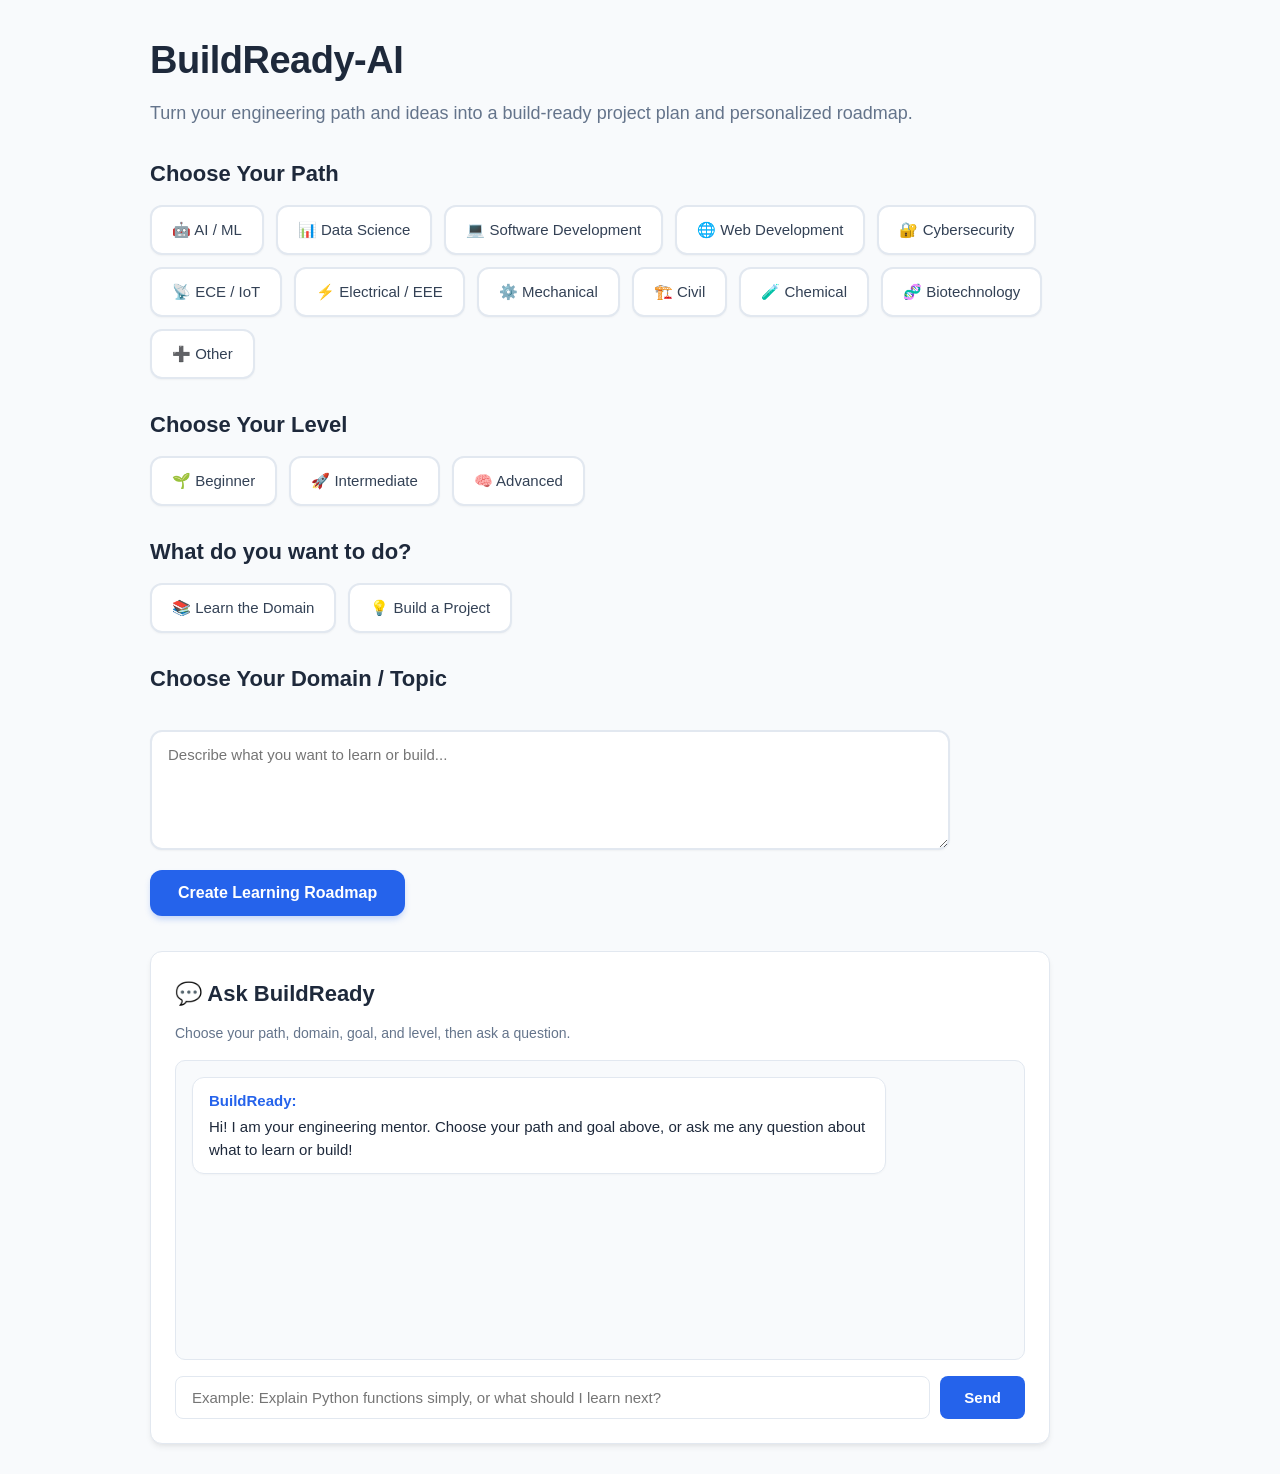
==== frontend/index.html @ bacbc7c5 "buildai" ====
<!DOCTYPE html>
<html lang="en">
<head>
    <meta charset="UTF-8">
    <meta name="viewport" content="width=device-width, initial-scale=1.0">
    <title>BuildReady-AI</title>
    <link rel="stylesheet" href="style.css">
</head>
<body>
<div class="main-container">
    <h1>BuildReady-AI</h1>
    <p class="subtitle">Turn your engineering path and ideas into a build-ready project plan and personalized roadmap.</p>

    <h2>Choose Your Path</h2>
    <div class="path-container">
        <button class="path-card" data-path="AI / ML">
            🤖 AI / ML
        </button>
        <button class="path-card" data-path="Data Science">
            📊 Data Science
        </button>
        <button class="path-card" data-path="Software Development">
            💻 Software Development
        </button>
        <button class="path-card" data-path="Web Development">
            🌐 Web Development
        </button>
        <button class="path-card" data-path="Cybersecurity">
            🔐 Cybersecurity
        </button>
        <button class="path-card" data-path="ECE / IoT">
            📡 ECE / IoT
        </button>
        <button class="path-card" data-path="Electrical / EEE">
            ⚡ Electrical / EEE
        </button>
        <button class="path-card" data-path="Mechanical">
            ⚙️ Mechanical
        </button>
        <button class="path-card" data-path="Civil">
            🏗️ Civil
        </button>
        <button class="path-card" data-path="Chemical">
            🧪 Chemical
        </button>
        <button class="path-card" data-path="Biotechnology">
            🧬 Biotechnology
        </button>
        <button class="path-card" data-path="Other">
            ➕ Other
        </button>
    </div>

    <h2>Choose Your Level</h2>
    <div class="level-container">
        <button class="level-card" data-level="Beginner">
            🌱 Beginner
        </button>
        <button class="level-card" data-level="Intermediate">
            🚀 Intermediate
        </button>
        <button class="level-card" data-level="Advanced">
            🧠 Advanced
        </button>
    </div>

    <h2>What do you want to do?</h2>
    <div class="goal-container">
        <button class="goal-card" data-goal="Learn the Domain">
            📚 Learn the Domain
        </button>
        <button class="goal-card" data-goal="Build a Project">
            💡 Build a Project
        </button>
    </div>

    <h2>Choose Your Domain / Topic</h2>
    <div id="domainContainer" class="domain-container">
        <!-- Domains will appear dynamically based on selected path -->
    </div>

    <div id="otherPathSection" hidden>
        <h3>What field or topic do you want to learn?</h3>
        <input
            id="otherPathInput"
            type="text"
            placeholder="Example: Aerospace, Robotics Hardware, Financial Engineering, UI/UX"
        >
    </div>

    <textarea
        id="projectIdea"
        placeholder="Describe what you want to learn or build..."
    ></textarea>

    <div class="button-row">
        <button id="buildBtn" type="button">Create Learning Roadmap</button>
        <button id="clearSavedPlanBtn" type="button" hidden>Clear Saved Plan</button>
    </div>

    <div id="result"></div>

    <section class="chatbot-section">
        <h2>💬 Ask BuildReady</h2>
        <p id="chatContext">
            Choose your path, domain, goal, and level, then ask a question.
        </p>

        <div id="chatMessages" class="chat-messages">
            <div class="chat-message bot-message">
                <strong>BuildReady:</strong>
                Hi! I am your engineering mentor. Choose your path and goal above, or ask me any question about what to learn or build!
            </div>
        </div>

        <div class="chat-input-row">
            <input
                id="chatInput"
                type="text"
                placeholder="Example: Explain Python functions simply, or what should I learn next?"
            >
            <button id="chatSendBtn" type="button">
                Send
            </button>
        </div>
    </section>
</div>

<script src="script.js"></script>
</body>
</html>
---- frontend/style.css ----
:root {
    --primary: #2563eb;
    --primary-dark: #1d4ed8;
    --primary-light: #eff6ff;
    --primary-border: #bfdbfe;
    --bg: #f8fafc;
    --card-bg: #ffffff;
    --text-main: #0f172a;
    --text-muted: #64748b;
    --border: #e2e8f0;
    --success: #10b981;
    --warning: #f59e0b;
    --danger: #ef4444;
    --radius: 12px;
    --shadow: 0 4px 6px -1px rgba(0, 0, 0, 0.07), 0 2px 4px -2px rgba(0, 0, 0, 0.05);
    --shadow-md: 0 10px 15px -3px rgba(0, 0, 0, 0.08), 0 4px 6px -4px rgba(0, 0, 0, 0.04);
}

* {
    box-sizing: border-box;
}

body {
    font-family: -apple-system, BlinkMacSystemFont, "Segoe UI", Roboto, Helvetica, Arial, sans-serif;
    margin: 0;
    padding: 30px 20px;
    background: var(--bg);
    color: var(--text-main);
    line-height: 1.6;
}

.main-container {
    max-width: 980px;
    margin: 0 auto;
}

h1 {
    font-size: 38px;
    font-weight: 800;
    margin: 0 0 8px 0;
    color: #1e293b;
    letter-spacing: -0.5px;
}

h2 {
    font-size: 22px;
    font-weight: 700;
    margin: 28px 0 14px 0;
    color: #1e293b;
}

h3 {
    font-size: 18px;
    font-weight: 600;
    margin: 0 0 10px 0;
    color: #334155;
}

.subtitle {
    font-size: 18px;
    color: var(--text-muted);
    margin: 0 0 25px 0;
}

/* Card Selection Groups */
.path-container,
.level-container,
.goal-container,
.domain-container {
    display: flex;
    flex-wrap: wrap;
    gap: 12px;
    margin: 12px 0 20px 0;
}

.path-card,
.level-card,
.goal-card,
.domain-card {
    padding: 14px 20px;
    border: 2px solid var(--border);
    border-radius: var(--radius);
    background: var(--card-bg);
    font-size: 15px;
    font-weight: 500;
    color: #334155;
    cursor: pointer;
    transition: all 0.2s ease;
    box-shadow: 0 1px 2px rgba(0,0,0,0.04);
}

.path-card:hover,
.level-card:hover,
.goal-card:hover,
.domain-card:hover {
    border-color: #cbd5e1;
    transform: translateY(-1px);
    box-shadow: 0 3px 6px rgba(0,0,0,0.06);
}

.path-card.selected,
.level-card.selected,
.goal-card.selected,
.domain-card.selected {
    background: var(--primary-light);
    border-color: var(--primary);
    color: var(--primary-dark);
    font-weight: 700;
    box-shadow: 0 0 0 1px var(--primary);
}

/* Other path custom input */
#otherPathSection {
    background: var(--card-bg);
    border: 1px solid var(--border);
    border-radius: var(--radius);
    padding: 16px 20px;
    margin: 16px 0;
    max-width: 650px;
    box-shadow: var(--shadow);
}

#otherPathInput {
    width: 100%;
    padding: 12px 14px;
    font-size: 15px;
    border: 1px solid var(--border);
    border-radius: 8px;
    outline: none;
    transition: border-color 0.2s;
}

#otherPathInput:focus {
    border-color: var(--primary);
}

/* User Idea Input */
textarea#projectIdea {
    display: block;
    width: 100%;
    max-width: 800px;
    min-height: 120px;
    margin: 16px 0 20px 0;
    padding: 14px 16px;
    font-size: 15px;
    font-family: inherit;
    border: 2px solid var(--border);
    border-radius: var(--radius);
    background: var(--card-bg);
    color: var(--text-main);
    resize: vertical;
    box-shadow: 0 1px 2px rgba(0,0,0,0.04);
    outline: none;
    transition: border-color 0.2s;
}

textarea#projectIdea:focus {
    border-color: var(--primary);
}

/* Action Buttons */
.button-row {
    display: flex;
    gap: 12px;
    align-items: center;
    margin-bottom: 25px;
}

button#buildBtn {
    padding: 14px 28px;
    font-size: 16px;
    font-weight: 600;
    border: none;
    border-radius: var(--radius);
    background: var(--primary);
    color: white;
    cursor: pointer;
    transition: background-color 0.2s, transform 0.1s;
    box-shadow: 0 4px 6px -1px rgba(37, 99, 235, 0.25);
}

button#buildBtn:hover {
    background: var(--primary-dark);
}

button#buildBtn:active {
    transform: scale(0.98);
}

button#buildBtn:disabled {
    background: #94a3b8;
    cursor: not-allowed;
    transform: none;
    box-shadow: none;
}

button#clearSavedPlanBtn {
    padding: 12px 20px;
    font-size: 14px;
    font-weight: 500;
    border: 1px solid var(--border);
    border-radius: var(--radius);
    background: white;
    color: #64748b;
    cursor: pointer;
    transition: all 0.2s;
}

button#clearSavedPlanBtn:hover {
    border-color: #cbd5e1;
    color: var(--danger);
}

/* Result Section */
#result {
    margin-top: 30px;
    max-width: 900px;
}

.plan-wrapper {
    background: var(--card-bg);
    border: 1px solid var(--border);
    border-radius: var(--radius);
    padding: 28px;
    box-shadow: var(--shadow-md);
    margin-bottom: 30px;
}

.plan-header {
    border-bottom: 1px solid var(--border);
    padding-bottom: 18px;
    margin-bottom: 20px;
}

.plan-header h2 {
    margin: 0 0 10px 0;
    color: #1e293b;
    font-size: 26px;
}

.badge-row {
    display: flex;
    flex-wrap: wrap;
    gap: 8px;
    margin: 12px 0;
}

.badge {
    display: inline-block;
    padding: 4px 12px;
    font-size: 13px;
    font-weight: 600;
    border-radius: 20px;
    background: #f1f5f9;
    color: #475569;
}

.badge-primary {
    background: var(--primary-light);
    color: var(--primary-dark);
}

.badge-success {
    background: #ecfdf5;
    color: #065f46;
}

.badge-warning {
    background: #fffbeb;
    color: #92400e;
}

/* Progress Section */
.progress-card {
    background: #f8fafc;
    border: 1px solid var(--border);
    border-radius: var(--radius);
    padding: 20px;
    margin: 20px 0 25px 0;
    display: flex;
    flex-wrap: wrap;
    align-items: center;
    justify-content: space-between;
    gap: 20px;
}

.progress-info {
    flex: 1;
    min-width: 250px;
}

.progress-bar {
    width: 100%;
    height: 12px;
    background: #e2e8f0;
    border-radius: 6px;
    overflow: hidden;
    margin: 10px 0;
}

.progress-fill {
    height: 100%;
    background: linear-gradient(90deg, #3b82f6, #2563eb);
    transition: width 0.3s ease;
}

.progress-circle {
    width: 90px;
    height: 90px;
    border-radius: 50%;
    display: flex;
    align-items: center;
    justify-content: center;
    background: conic-gradient(var(--primary) 0%, #e2e8f0 0);
    transition: background 0.3s ease;
}

#progressNumber {
    width: 72px;
    height: 72px;
    display: flex;
    align-items: center;
    justify-content: center;
    border-radius: 50%;
    background: white;
    color: var(--primary);
    font-size: 18px;
    font-weight: 700;
}

/* Content Sections */
.plan-section {
    margin-top: 24px;
    padding-top: 20px;
    border-top: 1px solid #f1f5f9;
}

.plan-section p {
    color: #334155;
    font-size: 15px;
    margin: 6px 0;
}

.plan-section ul,
.plan-section ol {
    margin: 10px 0;
    padding-left: 24px;
}

.plan-section li {
    margin-bottom: 8px;
    color: #334155;
}

/* Learning order timeline */
.learning-order-chain {
    display: flex;
    flex-wrap: wrap;
    align-items: center;
    gap: 8px;
    margin: 12px 0;
}

.learning-step-badge {
    background: white;
    border: 1px solid var(--primary-border);
    color: var(--primary-dark);
    padding: 6px 14px;
    border-radius: 8px;
    font-weight: 600;
    font-size: 14px;
    box-shadow: 0 1px 2px rgba(0,0,0,0.03);
}

.learning-arrow {
    color: #94a3b8;
    font-weight: bold;
    font-size: 16px;
}

/* Cards Grid */
.cards-grid {
    display: grid;
    grid-template-columns: repeat(auto-fill, minmax(260px, 1fr));
    gap: 14px;
    margin: 14px 0;
}

.skill-card,
.resource-card,
.project-idea-card {
    background: #f8fafc;
    border: 1px solid var(--border);
    border-radius: 10px;
    padding: 16px;
    transition: transform 0.15s, border-color 0.15s;
}

.skill-card:hover,
.resource-card:hover,
.project-idea-card:hover {
    border-color: #cbd5e1;
    transform: translateY(-1px);
}

.skill-card strong,
.resource-card strong {
    display: block;
    font-size: 15px;
    color: #0f172a;
    margin-bottom: 6px;
}

.skill-card p,
.resource-card p {
    font-size: 14px;
    color: #475569;
    margin: 4px 0 8px 0;
}

.skill-card small,
.resource-card small {
    display: inline-block;
    padding: 2px 8px;
    border-radius: 4px;
    background: #e2e8f0;
    color: #334155;
    font-size: 12px;
    font-weight: 600;
}

/* Tasks */
.task-card {
    background: white;
    border: 1px solid var(--border);
    border-radius: 10px;
    padding: 16px;
    margin-bottom: 12px;
    transition: border-color 0.2s, background-color 0.2s;
}

.task-card:hover {
    border-color: #cbd5e1;
}

.task-card.completed {
    background: #f8fafc;
    border-color: #cbd5e1;
    opacity: 0.85;
}

.task-card label {
    display: flex;
    align-items: flex-start;
    gap: 12px;
    cursor: pointer;
    font-size: 16px;
}

.task-checkbox {
    margin-top: 4px;
    width: 18px;
    height: 18px;
    cursor: pointer;
}

.task-card p {
    margin: 6px 0 0 30px;
    font-size: 14px;
    color: #475569;
}

/* Chatbot Section */
.chatbot-section {
    margin-top: 35px;
    padding: 24px;
    max-width: 900px;
    background: var(--card-bg);
    border: 1px solid var(--border);
    border-radius: var(--radius);
    box-shadow: var(--shadow);
}

.chatbot-section h2 {
    margin-top: 0;
}

#chatContext {
    color: var(--text-muted);
    font-size: 14px;
    margin: -4px 0 16px 0;
}

.chat-messages {
    height: 300px;
    overflow-y: auto;
    padding: 16px;
    margin: 16px 0;
    background: #f8fafc;
    border: 1px solid var(--border);
    border-radius: 10px;
    display: flex;
    flex-direction: column;
    gap: 12px;
}

.chat-message {
    max-width: 85%;
    padding: 12px 16px;
    border-radius: 12px;
    font-size: 15px;
    line-height: 1.5;
    word-break: break-word;
}

.bot-message {
    align-self: flex-start;
    background: white;
    border: 1px solid var(--border);
    color: #1e293b;
    box-shadow: 0 1px 2px rgba(0,0,0,0.03);
}

.bot-message strong {
    color: var(--primary);
    display: block;
    margin-bottom: 4px;
}

.user-message {
    align-self: flex-end;
    background: var(--primary);
    color: white;
}

.chat-input-row {
    display: flex;
    gap: 10px;
}

#chatInput {
    flex: 1;
    padding: 12px 16px;
    font-size: 15px;
    font-family: inherit;
    border: 1px solid var(--border);
    border-radius: 8px;
    outline: none;
}

#chatInput:focus {
    border-color: var(--primary);
}

#chatSendBtn {
    padding: 12px 24px;
    font-size: 15px;
    font-weight: 600;
    border: none;
    border-radius: 8px;
    background: var(--primary);
    color: white;
    cursor: pointer;
    transition: background 0.2s;
}

#chatSendBtn:hover {
    background: var(--primary-dark);
}

/* Loading & Error Boxes */
.loading-box {
    padding: 24px;
    background: var(--primary-light);
    border: 1px solid var(--primary-border);
    border-radius: var(--radius);
    text-align: center;
    color: var(--primary-dark);
    font-size: 16px;
    font-weight: 600;
}

.error-box {
    padding: 20px;
    background: #fef2f2;
    border: 1px solid #fecaca;
    border-radius: var(--radius);
    color: #991b1b;
}

.error-box h3 {
    margin-top: 0;
    color: #b91c1c;
}
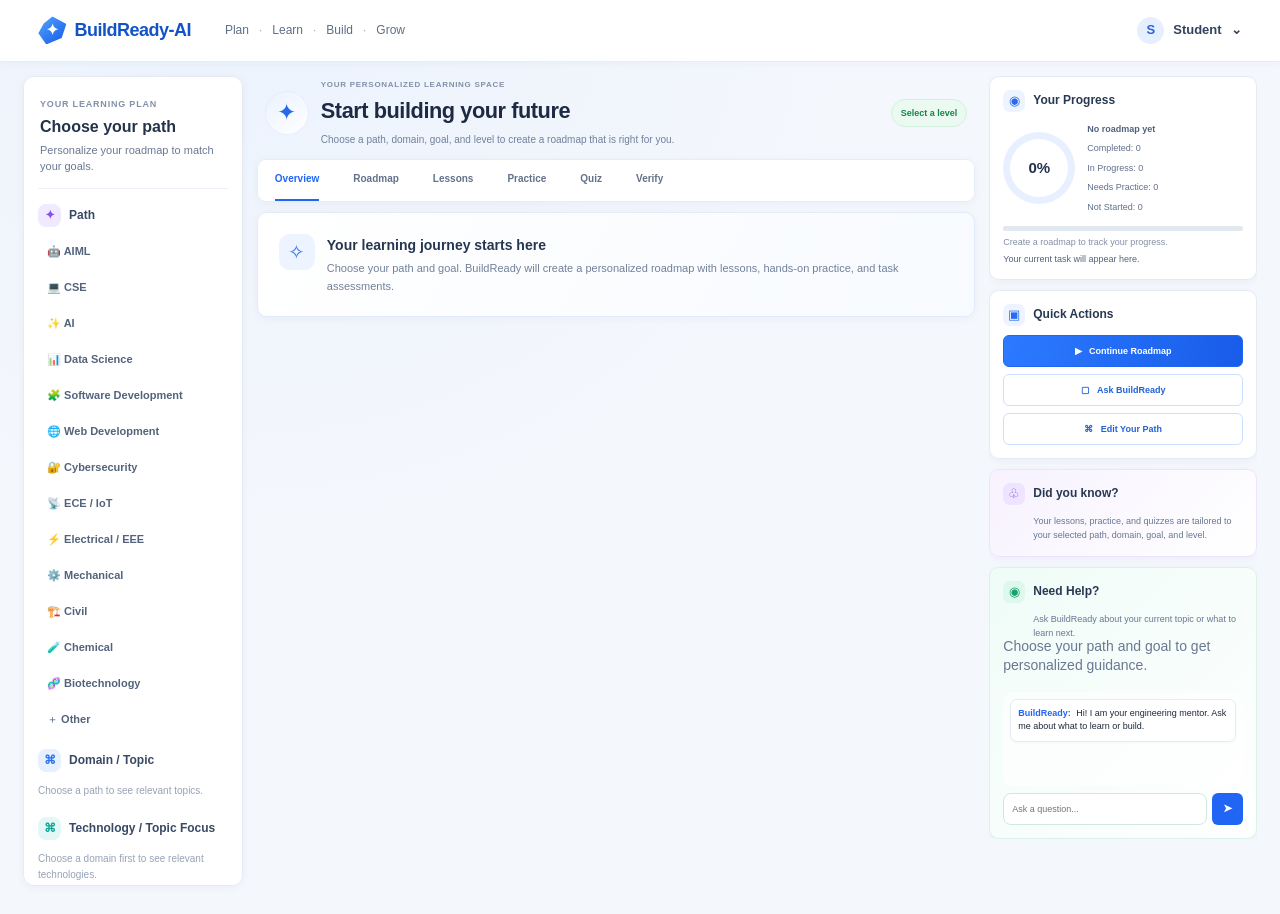
==== commit 561913af: "Complete personalized roadmaps and verified progress workflow Co-authored-by: Copilot <223556219+Cop" ====
--- a/frontend/index.html
+++ b/frontend/index.html
@@ -3,129 +3,202 @@
 <head>
     <meta charset="UTF-8">
     <meta name="viewport" content="width=device-width, initial-scale=1.0">
+    <meta name="theme-color" content="#f5f8ff">
     <title>BuildReady-AI</title>
     <link rel="stylesheet" href="style.css">
 </head>
 <body>
-<div class="main-container">
-    <h1>BuildReady-AI</h1>
-    <p class="subtitle">Turn your engineering path and ideas into a build-ready project plan and personalized roadmap.</p>
-
-    <h2>Choose Your Path</h2>
-    <div class="path-container">
-        <button class="path-card" data-path="AI / ML">
-            🤖 AI / ML
-        </button>
-        <button class="path-card" data-path="Data Science">
-            📊 Data Science
-        </button>
-        <button class="path-card" data-path="Software Development">
-            💻 Software Development
-        </button>
-        <button class="path-card" data-path="Web Development">
-            🌐 Web Development
-        </button>
-        <button class="path-card" data-path="Cybersecurity">
-            🔐 Cybersecurity
-        </button>
-        <button class="path-card" data-path="ECE / IoT">
-            📡 ECE / IoT
-        </button>
-        <button class="path-card" data-path="Electrical / EEE">
-            ⚡ Electrical / EEE
-        </button>
-        <button class="path-card" data-path="Mechanical">
-            ⚙️ Mechanical
-        </button>
-        <button class="path-card" data-path="Civil">
-            🏗️ Civil
-        </button>
-        <button class="path-card" data-path="Chemical">
-            🧪 Chemical
-        </button>
-        <button class="path-card" data-path="Biotechnology">
-            🧬 Biotechnology
-        </button>
-        <button class="path-card" data-path="Other">
-            ➕ Other
-        </button>
-    </div>
-
-    <h2>Choose Your Level</h2>
-    <div class="level-container">
-        <button class="level-card" data-level="Beginner">
-            🌱 Beginner
-        </button>
-        <button class="level-card" data-level="Intermediate">
-            🚀 Intermediate
-        </button>
-        <button class="level-card" data-level="Advanced">
-            🧠 Advanced
-        </button>
-    </div>
-
-    <h2>What do you want to do?</h2>
-    <div class="goal-container">
-        <button class="goal-card" data-goal="Learn the Domain">
-            📚 Learn the Domain
-        </button>
-        <button class="goal-card" data-goal="Build a Project">
-            💡 Build a Project
-        </button>
-    </div>
-
-    <h2>Choose Your Domain / Topic</h2>
-    <div id="domainContainer" class="domain-container">
-        <!-- Domains will appear dynamically based on selected path -->
-    </div>
-
-    <div id="otherPathSection" hidden>
-        <h3>What field or topic do you want to learn?</h3>
-        <input
-            id="otherPathInput"
-            type="text"
-            placeholder="Example: Aerospace, Robotics Hardware, Financial Engineering, UI/UX"
-        >
-    </div>
-
-    <textarea
-        id="projectIdea"
-        placeholder="Describe what you want to learn or build..."
-    ></textarea>
-
-    <div class="button-row">
-        <button id="buildBtn" type="button">Create Learning Roadmap</button>
-        <button id="clearSavedPlanBtn" type="button" hidden>Clear Saved Plan</button>
-    </div>
-
-    <div id="result"></div>
-
-    <section class="chatbot-section">
-        <h2>💬 Ask BuildReady</h2>
-        <p id="chatContext">
-            Choose your path, domain, goal, and level, then ask a question.
-        </p>
-
-        <div id="chatMessages" class="chat-messages">
-            <div class="chat-message bot-message">
-                <strong>BuildReady:</strong>
-                Hi! I am your engineering mentor. Choose your path and goal above, or ask me any question about what to learn or build!
-            </div>
+<header class="topbar">
+    <a class="brand" href="#" aria-label="BuildReady-AI home">
+        <span class="brand-mark" aria-hidden="true">✦</span>
+        <span>BuildReady-AI</span>
+    </a>
+    <nav class="top-navigation" aria-label="Main navigation">
+        <a href="#selectionPanel">Plan</a>
+        <span>·</span>
+        <a href="#result">Learn</a>
+        <span>·</span>
+        <a href="#result">Build</a>
+        <span>·</span>
+        <a href="#chatbot">Grow</a>
+    </nav>
+    <button class="student-menu" type="button" aria-label="Student profile">
+        <span class="student-avatar" aria-hidden="true">S</span>
+        <span>Student</span>
+        <span aria-hidden="true">⌄</span>
+    </button>
+</header>
+
+<div class="dashboard-layout">
+    <aside class="selection-sidebar" id="selectionPanel" aria-label="Learning plan selection">
+        <div class="sidebar-heading">
+            <span class="eyebrow">YOUR LEARNING PLAN</span>
+            <h2>Choose your path</h2>
+            <p>Personalize your roadmap to match your goals.</p>
         </div>
 
-        <div class="chat-input-row">
-            <input
-                id="chatInput"
-                type="text"
-                placeholder="Example: Explain Python functions simply, or what should I learn next?"
-            >
-            <button id="chatSendBtn" type="button">
-                Send
-            </button>
+        <section class="selector-section">
+            <h3><span class="selector-icon purple">✦</span> Path</h3>
+            <div class="path-container">
+                <button class="path-card" data-path="AIML">🤖 AIML</button>
+                <button class="path-card" data-path="CSE">💻 CSE</button>
+                <button class="path-card" data-path="AI">✨ AI</button>
+                <button class="path-card" data-path="Data Science">📊 Data Science</button>
+                <button class="path-card" data-path="Software Development">🧩 Software Development</button>
+                <button class="path-card" data-path="Web Development">🌐 Web Development</button>
+                <button class="path-card" data-path="Cybersecurity">🔐 Cybersecurity</button>
+                <button class="path-card" data-path="ECE / IoT">📡 ECE / IoT</button>
+                <button class="path-card" data-path="Electrical / EEE">⚡ Electrical / EEE</button>
+                <button class="path-card" data-path="Mechanical">⚙️ Mechanical</button>
+                <button class="path-card" data-path="Civil">🏗️ Civil</button>
+                <button class="path-card" data-path="Chemical">🧪 Chemical</button>
+                <button class="path-card" data-path="Biotechnology">🧬 Biotechnology</button>
+                <button class="path-card" data-path="Other">＋ Other</button>
+            </div>
+        </section>
+
+        <section class="selector-section">
+            <h3><span class="selector-icon blue">⌘</span> Domain / Topic</h3>
+            <div id="domainContainer" class="domain-container">
+                <p class="selector-hint">Choose a path to see relevant topics.</p>
+            </div>
+            <div id="otherPathSection" hidden>
+                <label for="otherPathInput">What field or topic do you want to learn?</label>
+                <input id="otherPathInput" type="text" placeholder="Example: Robotics Hardware">
+            </div>
+        </section>
+
+        <section class="selector-section">
+            <h3><span class="selector-icon teal">⌘</span> Technology / Topic Focus</h3>
+            <div id="technologyContainer" class="domain-container">
+                <p class="selector-hint">Choose a domain first to see relevant technologies.</p>
+            </div>
+        </section>
+
+        <section class="selector-section">
+            <h3><span class="selector-icon green">◉</span> Goal</h3>
+            <div class="goal-container">
+                <button class="goal-card" data-goal="Learn the Domain">📚 Learn the Domain</button>
+                <button class="goal-card" data-goal="Build a Project">💡 Build a Project</button>
+            </div>
+            <label class="visually-hidden" for="projectIdea">Your learning goal or project idea</label>
+            <textarea id="projectIdea" placeholder="Your goal or project (e.g. AI Resume Analyzer)"></textarea>
+        </section>
+
+        <section class="selector-section level-section">
+            <h3><span class="selector-icon teal">↗</span> Level</h3>
+            <div class="level-container">
+                <button class="level-card" data-level="Beginner">🌱 Beginner</button>
+                <button class="level-card" data-level="Intermediate">🚀 Intermediate</button>
+                <button class="level-card" data-level="Advanced">🧠 Advanced</button>
+            </div>
+        </section>
+
+        <div class="selection-actions">
+            <button id="buildBtn" type="button">Create My Roadmap <span aria-hidden="true">→</span></button>
+            <button id="clearSavedPlanBtn" type="button" hidden>Clear Saved Plan</button>
         </div>
-    </section>
+    </aside>
+
+    <main class="workspace">
+        <section class="workspace-heading">
+            <div class="workspace-icon" aria-hidden="true">✦</div>
+            <div>
+                <p class="eyebrow">YOUR PERSONALIZED LEARNING SPACE</p>
+                <h1 id="dashboardTitle">Start building your future</h1>
+                <p id="dashboardSubtitle">Choose a path, domain, goal, and level to create a roadmap that is right for you.</p>
+            </div>
+            <span class="level-pill" id="dashboardLevel">Select a level</span>
+        </section>
+
+        <nav class="workspace-tabs" aria-label="Roadmap sections">
+            <a class="active" href="#result">Overview</a>
+            <a href="#taskList">Roadmap</a>
+            <a href="#taskList">Lessons</a>
+            <a href="#taskList">Practice</a>
+            <a href="#taskList">Quiz</a>
+            <a href="#taskList">Verify</a>
+        </nav>
+
+        <div id="result">
+            <section class="welcome-card">
+                <span class="welcome-icon" aria-hidden="true">✧</span>
+                <div>
+                    <h2>Your learning journey starts here</h2>
+                    <p>Choose your path and goal. BuildReady will create a personalized roadmap with lessons, hands-on practice, and task assessments.</p>
+                </div>
+            </section>
+        </div>
+    </main>
+
+    <aside class="right-sidebar" aria-label="Progress and help">
+        <section class="side-card progress-side-card">
+            <div class="side-card-title">
+                <span class="side-title-icon">◉</span>
+                <h2>Your Progress</h2>
+            </div>
+            <div class="progress-overview">
+                <div class="progress-circle" id="progressCircle">
+                    <span id="progressNumber">0%</span>
+                </div>
+                <div class="progress-details">
+                    <strong id="progressTaskCount">No roadmap yet</strong>
+                    <div id="progressSummary" class="progress-summary">
+                        <span class="status-summary status-verified">Completed: 0</span>
+                        <span class="status-summary status-in_progress">In Progress: 0</span>
+                        <span class="status-summary status-needs_practice">Needs Practice: 0</span>
+                        <span class="status-summary status-not_started">Not Started: 0</span>
+                    </div>
+                </div>
+            </div>
+            <div class="progress-bar">
+                <div id="progressFill" class="progress-fill" style="width: 0%"></div>
+            </div>
+            <p id="progressText" class="progress-caption">Create a roadmap to track your progress.</p>
+            <p id="currentTaskSummary" class="current-task-summary">Your current task will appear here.</p>
+        </section>
+
+        <section class="side-card quick-actions-card">
+            <div class="side-card-title">
+                <span class="side-title-icon">▣</span>
+                <h2>Quick Actions</h2>
+            </div>
+            <button class="quick-action-primary" id="continueRoadmap" type="button">▶ &nbsp; Continue Roadmap</button>
+            <button class="quick-action-secondary" id="askBuildReady" type="button">▢ &nbsp; Ask BuildReady</button>
+            <a class="quick-action-secondary" href="#selectionPanel">⌘ &nbsp; Edit Your Path</a>
+        </section>
+
+        <section class="side-card tip-card">
+            <div class="side-card-title">
+                <span class="side-title-icon">♧</span>
+                <h2>Did you know?</h2>
+            </div>
+            <p>Your lessons, practice, and quizzes are tailored to your selected path, domain, goal, and level.</p>
+        </section>
+
+        <section class="side-card help-card" id="chatbot">
+            <div class="side-card-title">
+                <span class="side-title-icon">◉</span>
+                <h2>Need Help?</h2>
+            </div>
+            <p>Ask BuildReady about your current topic or what to learn next.</p>
+            <div id="chatContext" class="chat-context">Choose your path and goal to get personalized guidance.</div>
+            <div id="chatMessages" class="chat-messages">
+                <div class="chat-message bot-message">
+                    <strong>BuildReady:</strong>
+                    Hi! I am your engineering mentor. Ask me about what to learn or build.
+                </div>
+            </div>
+            <div class="chat-input-row">
+                <label class="visually-hidden" for="chatInput">Ask BuildReady a question</label>
+                <input id="chatInput" type="text" placeholder="Ask a question...">
+                <button id="chatSendBtn" type="button" aria-label="Send message">➤</button>
+            </div>
+        </section>
+    </aside>
 </div>
 
+<script src="config.js"></script>
 <script src="script.js"></script>
 </body>
-</html>+</html>
--- a/frontend/style.css
+++ b/frontend/style.css
@@ -270,6 +270,46 @@
     color: #92400e;
 }
 
+.roadmap-complete {
+    display: flex;
+    align-items: center;
+    gap: 12px;
+    margin-top: 16px;
+    padding: 16px 18px;
+    border: 1px solid #a7f3d0;
+    border-radius: 12px;
+    background: linear-gradient(110deg, #ecfdf5, #f0fdfa);
+    color: #065f46;
+}
+
+.roadmap-complete-icon {
+    display: grid;
+    flex: 0 0 36px;
+    width: 36px;
+    height: 36px;
+    place-items: center;
+    border-radius: 50%;
+    background: #d1fae5;
+    color: #047857;
+    font-size: 20px;
+    font-weight: 800;
+}
+
+.roadmap-complete h3,
+.roadmap-complete p {
+    margin: 0;
+}
+
+.roadmap-complete h3 {
+    font-size: 16px;
+}
+
+.roadmap-complete p {
+    margin-top: 3px;
+    color: #047857;
+    font-size: 13px;
+}
+
 /* Progress Section */
 .progress-card {
     background: #f8fafc;
@@ -326,6 +366,43 @@
     color: var(--primary);
     font-size: 18px;
     font-weight: 700;
+}
+
+.progress-summary {
+    display: flex;
+    flex-wrap: wrap;
+    gap: 8px;
+    margin-top: 12px;
+}
+
+.status-summary,
+.status-badge {
+    display: inline-block;
+    border-radius: 999px;
+    padding: 4px 10px;
+    font-size: 12px;
+    font-weight: 700;
+    letter-spacing: 0.02em;
+}
+
+.status-not_started {
+    background: #f1f5f9;
+    color: #475569;
+}
+
+.status-in_progress {
+    background: #eff6ff;
+    color: #1d4ed8;
+}
+
+.status-needs_practice {
+    background: #fff7ed;
+    color: #c2410c;
+}
+
+.status-verified {
+    background: #ecfdf5;
+    color: #047857;
 }
 
 /* Content Sections */
@@ -439,35 +516,180 @@
     transition: border-color 0.2s, background-color 0.2s;
 }
 
+.task-card h4 {
+    margin: 0;
+    font-size: 16px;
+}
+
+.task-heading {
+    display: flex;
+    flex-wrap: wrap;
+    align-items: center;
+    justify-content: space-between;
+    gap: 10px;
+}
+
+.task-card.status-border-verified {
+    border-color: #6ee7b7;
+    background: #f0fdf4;
+}
+
+.task-card.status-border-in_progress {
+    border-color: #93c5fd;
+}
+
+.task-card.status-border-needs_practice {
+    border-color: #fdba74;
+}
+
 .task-card:hover {
     border-color: #cbd5e1;
 }
 
-.task-card.completed {
-    background: #f8fafc;
-    border-color: #cbd5e1;
-    opacity: 0.85;
-}
-
-.task-card label {
-    display: flex;
-    align-items: flex-start;
-    gap: 12px;
-    cursor: pointer;
-    font-size: 16px;
-}
-
-.task-checkbox {
-    margin-top: 4px;
-    width: 18px;
-    height: 18px;
-    cursor: pointer;
-}
-
 .task-card p {
-    margin: 6px 0 0 30px;
+    margin: 8px 0 0;
     font-size: 14px;
     color: #475569;
+}
+
+.task-learning,
+.task-practice {
+    margin-top: 14px;
+    padding: 14px;
+    border: 1px solid var(--border);
+    border-radius: 8px;
+    background: #f8fafc;
+}
+
+.task-learning h5,
+.task-practice h5 {
+    margin: 0;
+    font-size: 15px;
+}
+
+.task-learning p,
+.task-practice p {
+    margin-top: 8px;
+}
+
+.lesson-example {
+    overflow-x: auto;
+    margin: 8px 0 0;
+    padding: 12px;
+    border-radius: 6px;
+    background: #0f172a;
+    color: #f8fafc;
+    font: 13px/1.6 ui-monospace, SFMono-Regular, Consolas, monospace;
+    white-space: pre-wrap;
+    overflow-wrap: anywhere;
+}
+
+.lesson-line-explanations {
+    margin: 8px 0 0;
+    padding-left: 24px;
+    color: #475569;
+    font-size: 14px;
+}
+
+.lesson-line-explanations li + li {
+    margin-top: 4px;
+}
+
+.task-locked {
+    color: var(--text-muted);
+    font-style: italic;
+}
+
+.assessment-button {
+    margin-top: 12px;
+    padding: 10px 16px;
+    border: 0;
+    border-radius: 8px;
+    background: var(--primary);
+    color: #fff;
+    font: inherit;
+    font-weight: 600;
+    cursor: pointer;
+}
+
+.assessment-button:hover {
+    background: var(--primary-dark);
+}
+
+.assessment-button:disabled {
+    opacity: 0.7;
+    cursor: wait;
+}
+
+.assessment-panel,
+.assessment-result {
+    margin-top: 16px;
+    padding: 16px;
+    border: 1px solid var(--border);
+    border-radius: 10px;
+    background: #f8fafc;
+}
+
+.assessment-panel h5,
+.assessment-result h5 {
+    margin: 0 0 8px;
+    font-size: 16px;
+}
+
+.assessment-question {
+    margin: 14px 0;
+    padding: 12px;
+    border: 1px solid var(--border);
+    border-radius: 8px;
+    background: #fff;
+}
+
+.assessment-question legend {
+    padding: 0 4px;
+    font-weight: 600;
+}
+
+.assessment-question textarea {
+    width: 100%;
+    margin-top: 10px;
+    padding: 10px;
+    border: 1px solid var(--border);
+    border-radius: 8px;
+    font: inherit;
+    resize: vertical;
+}
+
+.assessment-options {
+    display: grid;
+    gap: 8px;
+    margin-top: 10px;
+}
+
+.assessment-options label {
+    display: flex;
+    gap: 8px;
+    align-items: flex-start;
+}
+
+.assessment-hint {
+    color: var(--text-muted) !important;
+    font-style: italic;
+}
+
+.question-result {
+    margin-top: 10px;
+    padding: 10px;
+    border-radius: 8px;
+}
+
+.answer-correct {
+    background: #ecfdf5;
+    border-left: 3px solid #10b981;
+}
+
+.answer-incorrect {
+    background: #fff7ed;
+    border-left: 3px solid #f97316;
 }
 
 /* Chatbot Section */
@@ -591,4 +813,1033 @@
 .error-box h3 {
     margin-top: 0;
     color: #b91c1c;
+}
+
+/* Learning dashboard */
+:root {
+    --primary: #2165f5;
+    --primary-dark: #154fd1;
+    --primary-light: #eef4ff;
+    --primary-border: #cfe0ff;
+    --bg: #f4f7fc;
+    --border: #e5ebf5;
+    --text-main: #18243b;
+    --text-muted: #6a7892;
+    --radius: 11px;
+    --shadow: 0 2px 10px rgba(31, 57, 99, 0.045);
+    --shadow-md: 0 8px 22px rgba(31, 57, 99, 0.06);
+}
+
+html {
+    scroll-behavior: smooth;
+    scroll-padding-top: 82px;
+}
+
+body {
+    padding: 0;
+    background:
+        radial-gradient(ellipse at 20% 0%, rgba(225, 237, 255, 0.42), transparent 40%),
+        var(--bg);
+    color: var(--text-main);
+    font-size: 13px;
+}
+
+button,
+input,
+textarea {
+    font: inherit;
+}
+
+.topbar {
+    position: sticky;
+    z-index: 20;
+    top: 0;
+    height: 62px;
+    padding: 0 clamp(18px, 3vw, 42px);
+    display: flex;
+    align-items: center;
+    gap: 34px;
+    background: rgba(255, 255, 255, 0.96);
+    border-bottom: 1px solid #e6edf8;
+    box-shadow: 0 2px 8px rgba(30, 64, 115, 0.035);
+    backdrop-filter: blur(12px);
+}
+
+.brand {
+    display: inline-flex;
+    align-items: center;
+    gap: 8px;
+    color: #1254c8;
+    font-size: 18px;
+    font-weight: 800;
+    letter-spacing: -0.5px;
+    text-decoration: none;
+    white-space: nowrap;
+}
+
+.brand-mark {
+    display: grid;
+    place-items: center;
+    width: 28px;
+    height: 28px;
+    color: white;
+    background: linear-gradient(140deg, #54a6ff, #1559e8);
+    clip-path: polygon(50% 0, 100% 27%, 83% 77%, 28% 100%, 0 60%, 19% 25%);
+    font-size: 15px;
+}
+
+.top-navigation {
+    display: flex;
+    align-items: center;
+    gap: 10px;
+    color: #a2aec1;
+    font-size: 12px;
+}
+
+.top-navigation a {
+    color: #5e6e89;
+    text-decoration: none;
+}
+
+.top-navigation a:hover {
+    color: var(--primary);
+}
+
+.student-menu {
+    margin-left: auto;
+    padding: 5px 0 5px 8px;
+    display: inline-flex;
+    align-items: center;
+    gap: 9px;
+    border: 0;
+    background: transparent;
+    color: #34435e;
+    font-weight: 600;
+    cursor: pointer;
+}
+
+.student-avatar {
+    display: grid;
+    place-items: center;
+    width: 27px;
+    height: 27px;
+    border-radius: 50%;
+    background: #e6efff;
+    color: #2765d7;
+    font-weight: 800;
+}
+
+.dashboard-layout {
+    width: min(1500px, 100%);
+    min-height: calc(100vh - 62px);
+    margin: 0 auto;
+    padding: 14px clamp(12px, 1.8vw, 24px) 28px;
+    display: grid;
+    grid-template-columns: minmax(190px, 0.78fr) minmax(390px, 2.55fr) minmax(220px, 0.95fr);
+    align-items: start;
+    gap: 14px;
+}
+
+.selection-sidebar,
+.right-sidebar {
+    position: sticky;
+    top: 76px;
+    max-height: calc(100vh - 90px);
+    overflow-y: auto;
+    scrollbar-width: thin;
+    scrollbar-color: #d7e2f2 transparent;
+}
+
+.selection-sidebar {
+    padding: 16px 14px;
+    background: #fff;
+    border: 1px solid var(--border);
+    border-radius: 11px;
+    box-shadow: var(--shadow);
+}
+
+.sidebar-heading {
+    padding: 0 2px 13px;
+    border-bottom: 1px solid #edf1f7;
+}
+
+.eyebrow {
+    margin: 0 0 4px;
+    color: #8391a8;
+    font-size: 9px;
+    font-weight: 800;
+    letter-spacing: 0.09em;
+}
+
+.sidebar-heading h2 {
+    margin: 0;
+    color: #24324b;
+    font-size: 16px;
+}
+
+.sidebar-heading p {
+    margin: 4px 0 0;
+    color: var(--text-muted);
+    font-size: 11px;
+    line-height: 1.45;
+}
+
+.selector-section {
+    margin-top: 15px;
+}
+
+.selector-section > h3 {
+    display: flex;
+    align-items: center;
+    gap: 8px;
+    margin: 0 0 8px;
+    color: #394965;
+    font-size: 12px;
+    font-weight: 700;
+}
+
+.selector-icon {
+    display: grid;
+    place-items: center;
+    width: 23px;
+    height: 23px;
+    border-radius: 8px;
+    font-size: 12px;
+}
+
+.selector-icon.purple {
+    background: #f0e9ff;
+    color: #8551e8;
+}
+
+.selector-icon.blue {
+    background: #e7f0ff;
+    color: #2b71eb;
+}
+
+.selector-icon.green {
+    background: #e3f8ed;
+    color: #1da56b;
+}
+
+.selector-icon.teal {
+    background: #e3f8f6;
+    color: #11a596;
+}
+
+.path-container,
+.level-container,
+.goal-container,
+.domain-container {
+    display: grid;
+    grid-template-columns: 1fr;
+    gap: 5px;
+    margin: 0;
+}
+
+.path-card,
+.level-card,
+.goal-card,
+.domain-card {
+    width: 100%;
+    min-height: 31px;
+    padding: 6px 8px;
+    border: 1px solid transparent;
+    border-radius: 7px;
+    background: transparent;
+    color: #53637c;
+    box-shadow: none;
+    text-align: left;
+    font-size: 11px;
+    font-weight: 550;
+    line-height: 1.3;
+    transition: background 0.16s ease, color 0.16s ease, border-color 0.16s ease;
+}
+
+.path-card:hover,
+.level-card:hover,
+.goal-card:hover,
+.domain-card:hover {
+    transform: none;
+    border-color: #e0e9f7;
+    background: #f7f9fd;
+    box-shadow: none;
+}
+
+.path-card.selected,
+.level-card.selected,
+.goal-card.selected,
+.domain-card.selected {
+    border-color: #d5e4ff;
+    background: #edf4ff;
+    color: #1554c4;
+    box-shadow: none;
+    font-weight: 700;
+}
+
+.selector-hint {
+    margin: 3px 0;
+    color: #97a3b5;
+    font-size: 10px;
+}
+
+#otherPathSection {
+    margin: 8px 0 0;
+    padding: 10px;
+    border-radius: 8px;
+    box-shadow: none;
+}
+
+#otherPathSection label {
+    display: block;
+    margin-bottom: 6px;
+    color: #5d6c84;
+    font-size: 10px;
+}
+
+#otherPathInput,
+textarea#projectIdea {
+    min-height: 0;
+    width: 100%;
+    margin: 7px 0 0;
+    padding: 9px 10px;
+    border: 1px solid #e3eaf4;
+    border-radius: 7px;
+    background: #fbfcfe;
+    box-shadow: none;
+    color: #34435e;
+    font-size: 11px;
+    line-height: 1.45;
+}
+
+textarea#projectIdea {
+    height: 68px;
+    resize: vertical;
+}
+
+#otherPathInput:focus,
+textarea#projectIdea:focus {
+    border-color: #91b8ff;
+}
+
+.level-container {
+    grid-template-columns: repeat(3, minmax(0, 1fr));
+    gap: 4px;
+}
+
+.level-card {
+    padding: 6px 4px;
+    min-height: 35px;
+    text-align: center;
+    font-size: 9px;
+}
+
+.goal-card {
+    min-height: 34px;
+}
+
+.selection-actions {
+    display: grid;
+    gap: 7px;
+    margin-top: 16px;
+}
+
+button#buildBtn {
+    width: 100%;
+    padding: 11px 10px;
+    border-radius: 7px;
+    background: linear-gradient(110deg, #2b7aff, #185be9);
+    box-shadow: 0 4px 10px rgba(33, 101, 245, 0.19);
+    font-size: 11px;
+}
+
+button#buildBtn:hover {
+    background: linear-gradient(110deg, #226df0, #124fd0);
+}
+
+button#clearSavedPlanBtn {
+    width: 100%;
+    padding: 8px;
+    border-radius: 7px;
+    font-size: 10px;
+}
+
+.workspace {
+    min-width: 0;
+}
+
+.workspace-heading {
+    display: flex;
+    min-height: 68px;
+    align-items: center;
+    gap: 12px;
+    padding: 3px 8px 12px;
+}
+
+.workspace-icon {
+    flex: 0 0 44px;
+    display: grid;
+    place-items: center;
+    width: 44px;
+    height: 44px;
+    border-radius: 50%;
+    background: linear-gradient(145deg, #eaf1ff, #fff);
+    color: #2768e5;
+    font-size: 23px;
+    box-shadow: inset 0 0 0 1px #e5edfc;
+}
+
+.workspace-heading > div:nth-child(2) {
+    min-width: 0;
+}
+
+.workspace-heading h1 {
+    margin: 0;
+    color: #1d2a43;
+    font-size: clamp(17px, 1.7vw, 22px);
+    font-weight: 750;
+    letter-spacing: -0.45px;
+}
+
+.workspace-heading p:not(.eyebrow) {
+    max-width: 650px;
+    margin: 3px 0 0;
+    color: #71809a;
+    font-size: 10px;
+    line-height: 1.5;
+}
+
+.workspace-heading .eyebrow {
+    margin-bottom: 2px;
+    font-size: 8px;
+}
+
+.level-pill {
+    flex: 0 0 auto;
+    margin-left: auto;
+    padding: 6px 9px;
+    border: 1px solid #d3f0df;
+    border-radius: 999px;
+    background: #eafaf0;
+    color: #16834b;
+    font-size: 9px;
+    font-weight: 700;
+}
+
+.workspace-tabs {
+    position: sticky;
+    z-index: 10;
+    top: 62px;
+    display: flex;
+    align-items: center;
+    gap: clamp(14px, 3vw, 34px);
+    min-height: 41px;
+    padding: 0 17px;
+    overflow-x: auto;
+    border: 1px solid #e7edf6;
+    border-radius: 9px;
+    background: rgba(255, 255, 255, 0.96);
+    box-shadow: var(--shadow);
+}
+
+.workspace-tabs a {
+    display: inline-flex;
+    height: 41px;
+    align-items: center;
+    border-bottom: 2px solid transparent;
+    color: #63718a;
+    font-size: 10px;
+    font-weight: 600;
+    text-decoration: none;
+    white-space: nowrap;
+}
+
+.workspace-tabs a:hover,
+.workspace-tabs a.active {
+    border-bottom-color: var(--primary);
+    color: var(--primary);
+}
+
+#result {
+    max-width: none;
+    margin-top: 10px;
+}
+
+.plan-wrapper {
+    margin: 0;
+    padding: 16px;
+    border: 1px solid #e7edf6;
+    border-radius: 10px;
+    box-shadow: var(--shadow);
+}
+
+.plan-header {
+    padding-bottom: 12px;
+    margin-bottom: 13px;
+}
+
+.plan-header h2 {
+    margin: 0 0 6px;
+    color: #22314d;
+    font-size: 16px;
+}
+
+.plan-header > p {
+    margin: 5px 0 0;
+    color: #64738d;
+    font-size: 10px;
+}
+
+.badge-row {
+    gap: 5px;
+    margin: 7px 0;
+}
+
+.badge {
+    padding: 3px 8px;
+    font-size: 9px;
+}
+
+.plan-section {
+    margin-top: 14px;
+    padding-top: 12px;
+}
+
+.plan-section h3 {
+    margin-bottom: 5px;
+    color: #2d3b55;
+    font-size: 13px;
+}
+
+.plan-section > p {
+    color: #72809a;
+    font-size: 10px;
+}
+
+.welcome-card {
+    display: flex;
+    align-items: flex-start;
+    gap: 12px;
+    margin-top: 10px;
+    padding: 21px;
+    border: 1px solid #e3ebfa;
+    border-radius: 10px;
+    background: linear-gradient(120deg, #fff, #f7faff);
+    box-shadow: var(--shadow);
+}
+
+.welcome-icon {
+    display: grid;
+    place-items: center;
+    flex: 0 0 36px;
+    width: 36px;
+    height: 36px;
+    border-radius: 11px;
+    background: #eef4ff;
+    color: #3477ee;
+    font-size: 20px;
+}
+
+.welcome-card h2 {
+    margin: 0 0 4px;
+    color: #263651;
+    font-size: 14px;
+}
+
+.welcome-card p {
+    margin: 0;
+    color: #71809a;
+    font-size: 11px;
+    line-height: 1.6;
+}
+
+.right-sidebar {
+    display: grid;
+    gap: 10px;
+    overflow-x: hidden;
+}
+
+.side-card {
+    padding: 13px;
+    border: 1px solid #e5ebf5;
+    border-radius: 10px;
+    background: #fff;
+    box-shadow: var(--shadow);
+}
+
+.side-card-title {
+    display: flex;
+    align-items: center;
+    gap: 8px;
+    margin-bottom: 10px;
+}
+
+.side-title-icon {
+    display: grid;
+    place-items: center;
+    width: 22px;
+    height: 22px;
+    border-radius: 7px;
+    background: #edf3ff;
+    color: #286bf0;
+    font-size: 13px;
+}
+
+.side-card-title h2 {
+    margin: 0;
+    color: #293852;
+    font-size: 12px;
+    font-weight: 750;
+}
+
+.progress-overview {
+    display: flex;
+    align-items: center;
+    gap: 12px;
+}
+
+.progress-side-card .progress-circle {
+    position: relative;
+    flex: 0 0 72px;
+    width: 72px;
+    height: 72px;
+    border: 0;
+    background: conic-gradient(#2165f5 0%, #e8f0ff 0);
+    color: #1d2d49;
+}
+
+.progress-side-card #progressNumber {
+    position: relative;
+    z-index: 1;
+    display: grid;
+    width: auto;
+    height: 58px;
+    min-width: 58px;
+    place-items: center;
+    border-radius: 50%;
+    background: #fff;
+    color: #24334e;
+    font-size: 15px;
+}
+
+.progress-details {
+    min-width: 0;
+    flex: 1;
+}
+
+#progressTaskCount {
+    display: block;
+    margin-bottom: 5px;
+    color: #52627d;
+    font-size: 9px;
+}
+
+.progress-summary {
+    display: grid;
+    gap: 5px;
+    margin: 0;
+}
+
+.progress-side-card .status-summary {
+    display: flex;
+    align-items: center;
+    gap: 6px;
+    padding: 0;
+    border-radius: 0;
+    background: transparent;
+    color: #60708a;
+    font-size: 9px;
+    font-weight: 500;
+    letter-spacing: 0;
+}
+
+.progress-side-card .status-summary i {
+    width: 7px;
+    height: 7px;
+    border-radius: 50%;
+    background: #cbd5e1;
+}
+
+.progress-side-card .status-verified i {
+    background: #12bd8b;
+}
+
+.progress-side-card .status-in_progress i {
+    background: #3480ff;
+}
+
+.progress-side-card .status-needs_practice i {
+    background: #ff6685;
+}
+
+.progress-side-card .status-summary strong {
+    margin-left: auto;
+    color: #42516b;
+}
+
+.progress-side-card .progress-bar {
+    height: 5px;
+    margin: 12px 0 5px;
+}
+
+.progress-caption,
+.current-task-summary {
+    margin: 4px 0 0;
+    color: #8390a5;
+    font-size: 9px;
+    line-height: 1.45;
+}
+
+.current-task-summary {
+    color: #53637c;
+}
+
+.quick-actions-card {
+    display: grid;
+    gap: 7px;
+}
+
+.quick-actions-card .side-card-title {
+    margin-bottom: 2px;
+}
+
+.quick-action-primary,
+.quick-action-secondary {
+    display: flex;
+    width: 100%;
+    min-height: 32px;
+    align-items: center;
+    justify-content: center;
+    padding: 7px 9px;
+    border: 1px solid #cddfff;
+    border-radius: 6px;
+    background: #fff;
+    color: #2162d8;
+    font-size: 9px;
+    font-weight: 650;
+    text-align: center;
+    text-decoration: none;
+    cursor: pointer;
+}
+
+.quick-action-primary {
+    border-color: #2165f5;
+    background: linear-gradient(100deg, #2c7aff, #185ce9);
+    color: #fff;
+}
+
+.quick-action-primary:hover {
+    background: #1652d7;
+}
+
+.quick-action-secondary:hover {
+    background: #f4f8ff;
+}
+
+.tip-card {
+    background: linear-gradient(135deg, #f7f2ff, #fff);
+    border-color: #eee3ff;
+}
+
+.tip-card .side-title-icon {
+    background: #eee4ff;
+    color: #8b4ee9;
+}
+
+.tip-card p,
+.help-card > p {
+    margin: 0;
+    padding-left: 30px;
+    color: #687793;
+    font-size: 9px;
+    line-height: 1.55;
+}
+
+.help-card {
+    background: linear-gradient(135deg, #effcf8, #fff);
+    border-color: #d9f3e9;
+}
+
+.help-card .side-title-icon {
+    background: #ddf8ec;
+    color: #16a36b;
+}
+
+.chat-context {
+    margin: 8px 0;
+    color: #75839b;
+    font-size: 9px;
+    line-height: 1.4;
+}
+
+.help-card .chat-messages {
+    height: 94px;
+    padding: 7px;
+    margin: 7px 0;
+    gap: 5px;
+    border: 0;
+    background: rgba(255, 255, 255, 0.65);
+}
+
+.help-card .chat-message {
+    max-width: 100%;
+    padding: 7px;
+    border-radius: 7px;
+    font-size: 9px;
+}
+
+.help-card .bot-message strong {
+    display: inline;
+    margin: 0 3px 0 0;
+    font-size: inherit;
+}
+
+.help-card .chat-input-row {
+    gap: 5px;
+}
+
+.help-card #chatInput {
+    min-width: 0;
+    padding: 8px;
+    border-color: #cfe9df;
+    background: #fff;
+    font-size: 9px;
+}
+
+.help-card #chatSendBtn {
+    flex: 0 0 31px;
+    padding: 6px;
+    border-radius: 6px;
+    font-size: 11px;
+}
+
+.task-card {
+    border-radius: 8px;
+    padding: 13px;
+}
+
+.task-card h4 {
+    color: #2b3b57;
+    font-size: 12px;
+}
+
+.task-card > p {
+    color: #75839a;
+    font-size: 10px;
+}
+
+.task-learning,
+.task-practice,
+.assessment-panel,
+.assessment-result {
+    border-radius: 8px;
+}
+
+.task-learning h5,
+.task-practice h5,
+.assessment-panel h5,
+.assessment-result h5 {
+    color: #2d3d58;
+    font-size: 12px;
+}
+
+.lesson-block,
+.practice-level {
+    margin-top: 10px;
+    padding: 10px 12px;
+    border: 1px solid #e5ebf5;
+    border-radius: 8px;
+    background: #fff;
+}
+
+.lesson-block > h6,
+.practice-level > h6,
+.lesson-example-card > h6 {
+    margin: 12px 0 4px;
+    color: #344765;
+    font-size: 11px;
+}
+
+.lesson-block > h6:first-child,
+.practice-level > h6:first-child,
+.lesson-example-card > h6:first-child {
+    margin-top: 0;
+}
+
+.lesson-block ul,
+.lesson-corrections {
+    margin: 5px 0 9px;
+    padding-left: 20px;
+    color: #52627d;
+    font-size: 10px;
+}
+
+.lesson-block li + li,
+.lesson-corrections li + li {
+    margin-top: 5px;
+}
+
+.lesson-example-card {
+    margin: 8px 0;
+    padding: 10px;
+    border: 1px solid #e9eef6;
+    border-radius: 8px;
+    background: #fbfcfe;
+}
+
+.lesson-example-card .lesson-example {
+    margin-top: 6px;
+}
+
+.lesson-line-explanations {
+    font-size: 10px;
+}
+
+.lesson-line-explanations li + li {
+    margin-top: 4px;
+}
+
+.practice-level {
+    background: #fff;
+}
+
+.practice-challenge {
+    border-color: #d7e5ff;
+    background: #f5f8ff;
+}
+
+.task-learning p,
+.task-practice p,
+.assessment-panel p,
+.assessment-result p {
+    font-size: 10px;
+}
+
+.task-locked {
+    font-size: 10px;
+}
+
+.loading-box,
+.error-box {
+    margin-top: 10px;
+    font-size: 12px;
+}
+
+.visually-hidden {
+    position: absolute;
+    width: 1px;
+    height: 1px;
+    padding: 0;
+    margin: -1px;
+    overflow: hidden;
+    clip: rect(0, 0, 0, 0);
+    white-space: nowrap;
+    border: 0;
+}
+
+[hidden] {
+    display: none !important;
+}
+
+@media (max-width: 1100px) {
+    .dashboard-layout {
+        grid-template-columns: minmax(175px, 0.78fr) minmax(360px, 2.2fr);
+    }
+
+    .right-sidebar {
+        position: static;
+        grid-column: 2;
+        grid-template-columns: repeat(2, minmax(0, 1fr));
+        max-height: none;
+        overflow: visible;
+    }
+
+    .help-card {
+        grid-row: span 2;
+    }
+}
+
+@media (max-width: 720px) {
+    .topbar {
+        height: 56px;
+        gap: 14px;
+        padding: 0 13px;
+    }
+
+    .brand {
+        font-size: 15px;
+    }
+
+    .top-navigation {
+        display: none;
+    }
+
+    .dashboard-layout {
+        grid-template-columns: minmax(0, 1fr);
+        gap: 10px;
+        padding: 10px;
+    }
+
+    .selection-sidebar,
+    .right-sidebar {
+        position: static;
+        grid-column: auto;
+        max-height: none;
+        overflow: visible;
+    }
+
+    .selection-sidebar {
+        order: 0;
+    }
+
+    .workspace {
+        order: 1;
+    }
+
+    .right-sidebar {
+        order: 2;
+        grid-template-columns: minmax(0, 1fr);
+    }
+
+    .path-container {
+        grid-template-columns: repeat(2, minmax(0, 1fr));
+    }
+
+    .workspace-heading {
+        padding: 6px 2px 11px;
+        gap: 9px;
+    }
+
+    .workspace-icon {
+        flex-basis: 37px;
+        width: 37px;
+        height: 37px;
+    }
+
+    .workspace-heading h1 {
+        font-size: 17px;
+    }
+
+    .level-pill {
+        font-size: 8px;
+        padding: 5px 6px;
+    }
+
+    .plan-wrapper {
+        padding: 12px;
+    }
+
+    .welcome-card {
+        padding: 15px;
+    }
+
+    .right-sidebar {
+        gap: 8px;
+    }
+}
+
+@media (prefers-reduced-motion: reduce) {
+    html {
+        scroll-behavior: auto;
+    }
 }
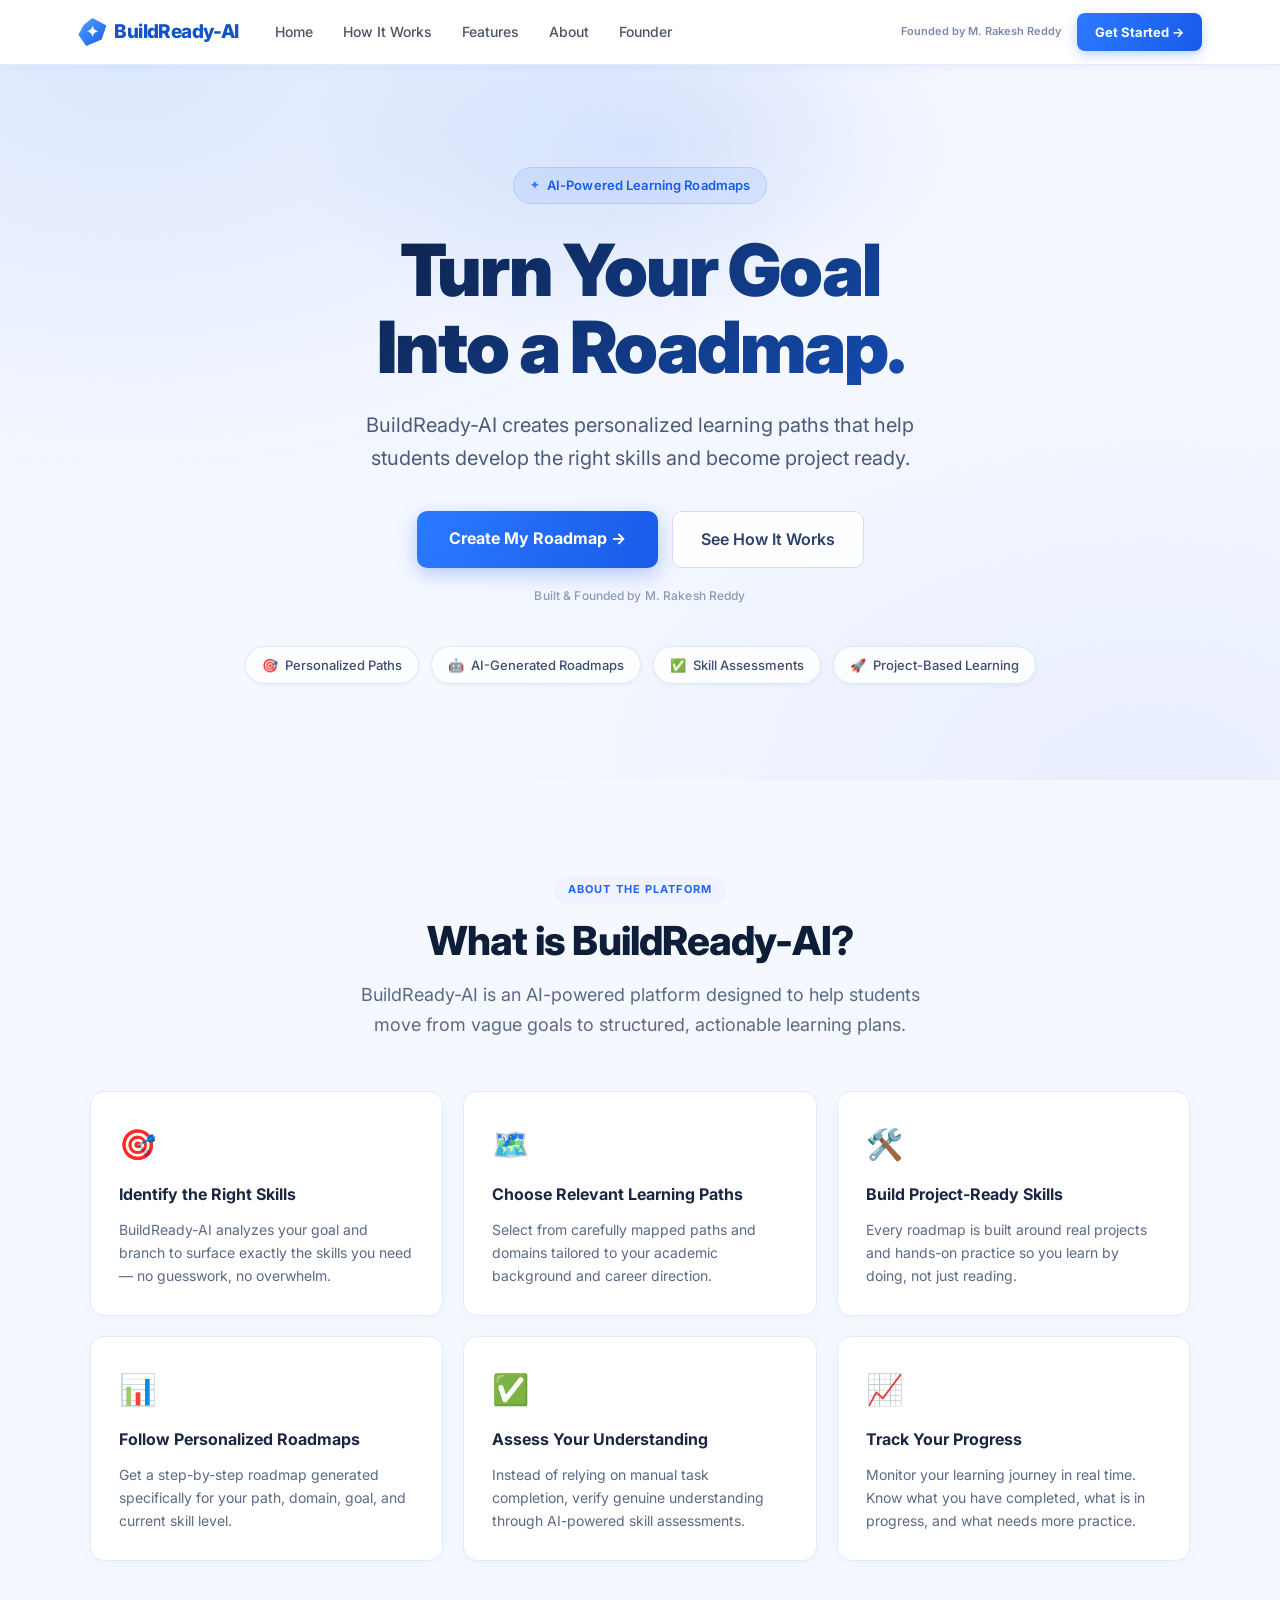
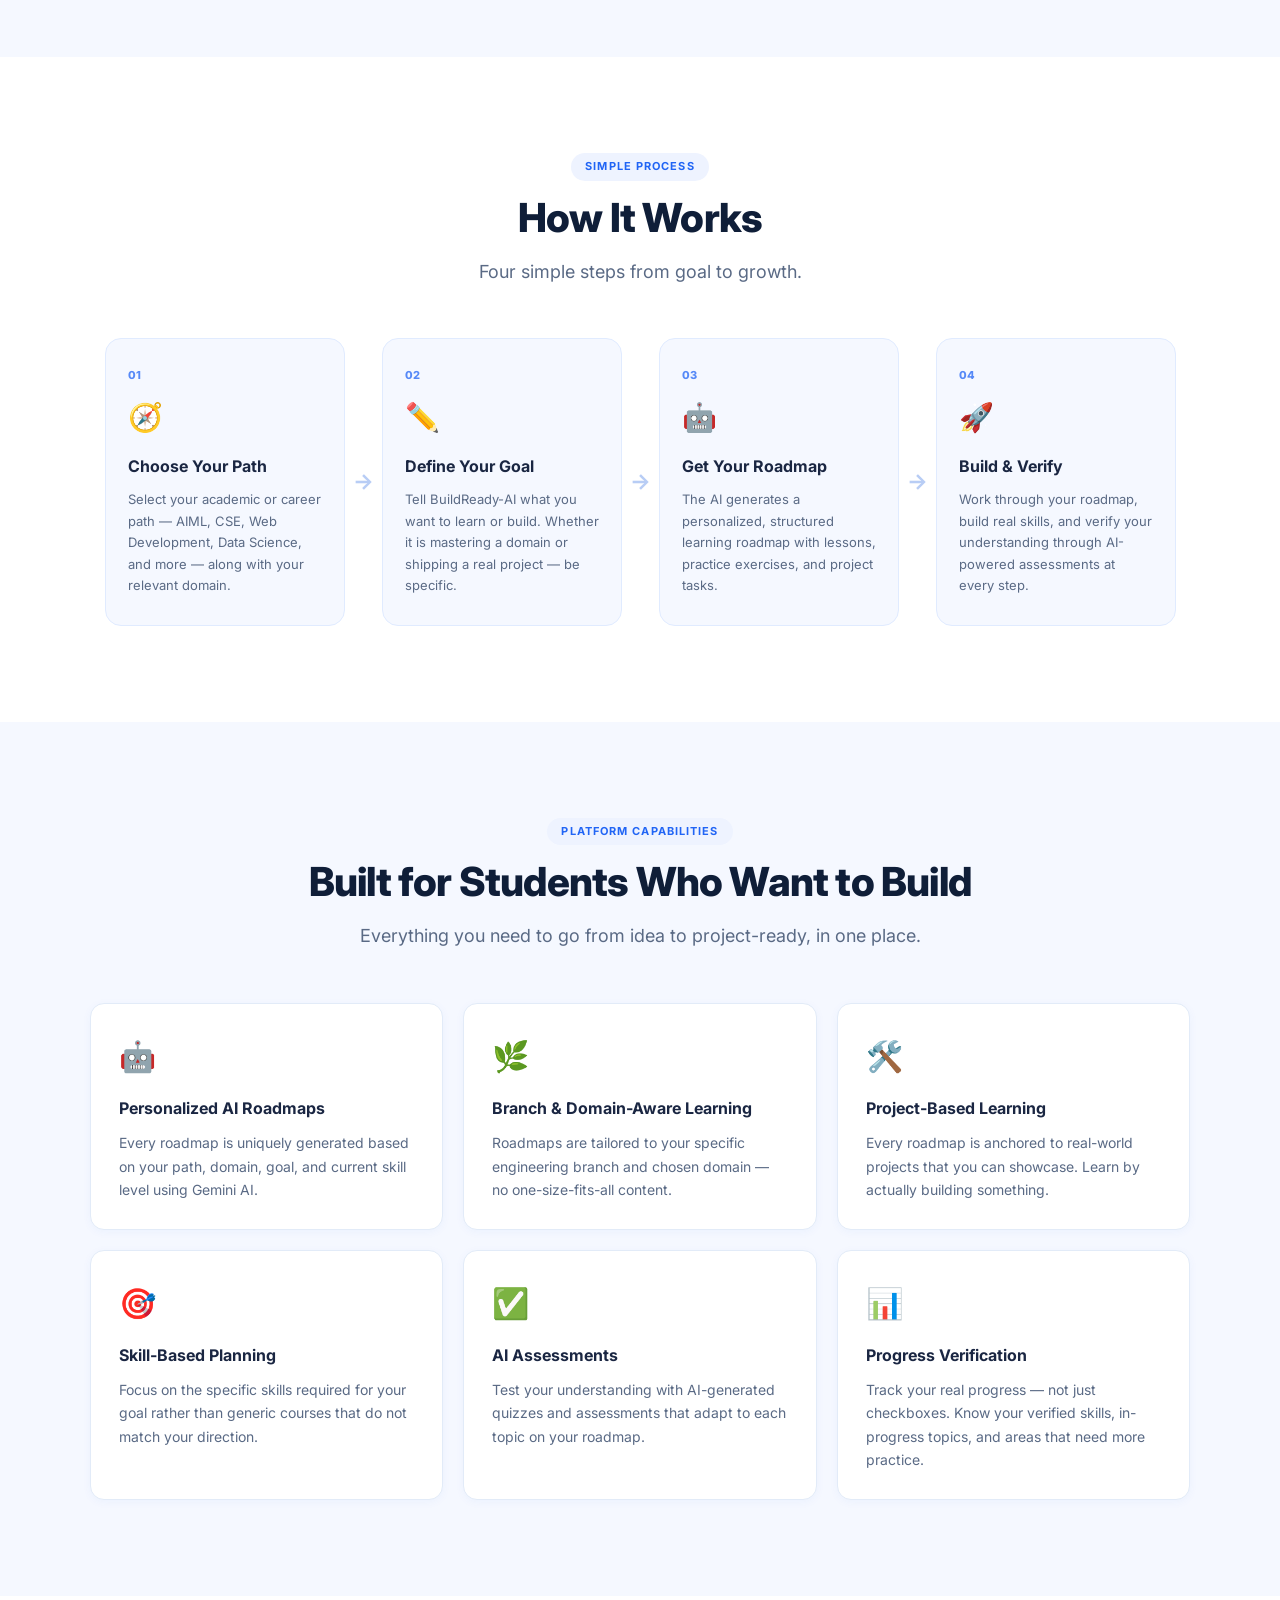
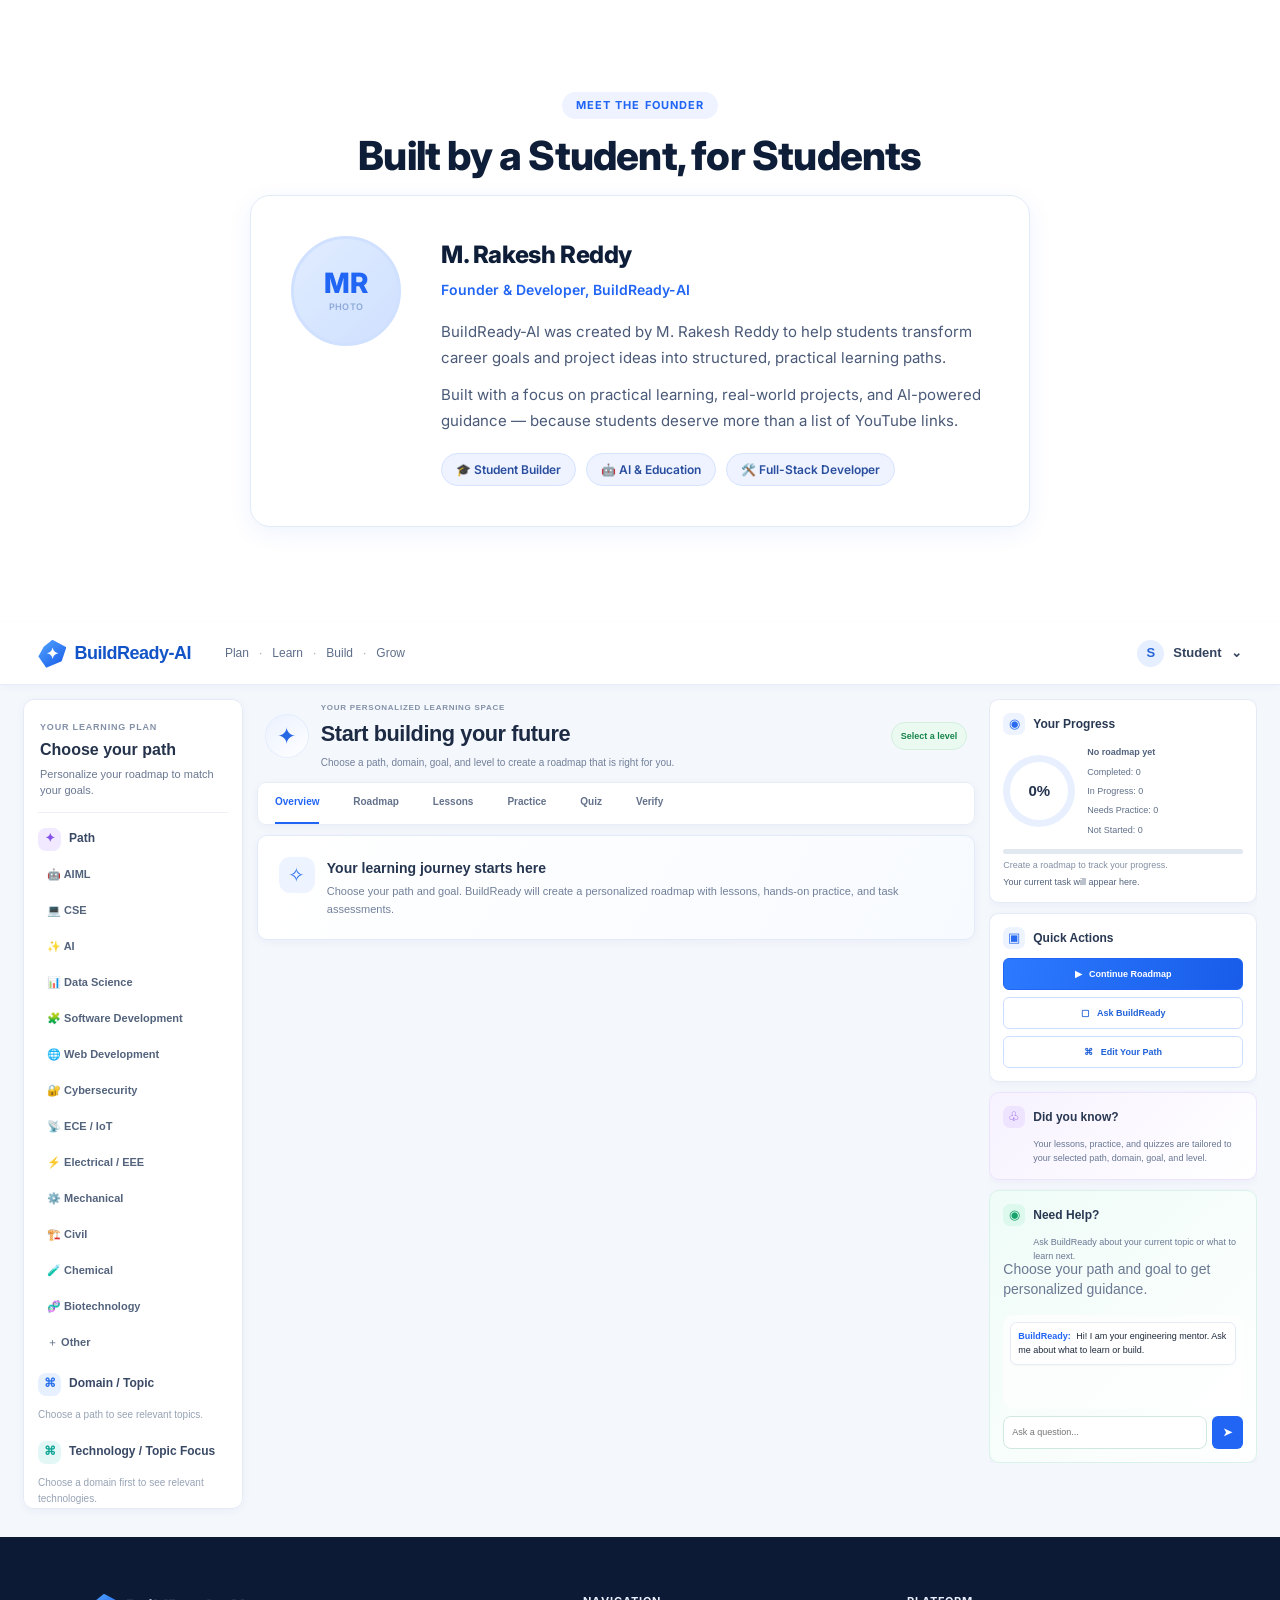
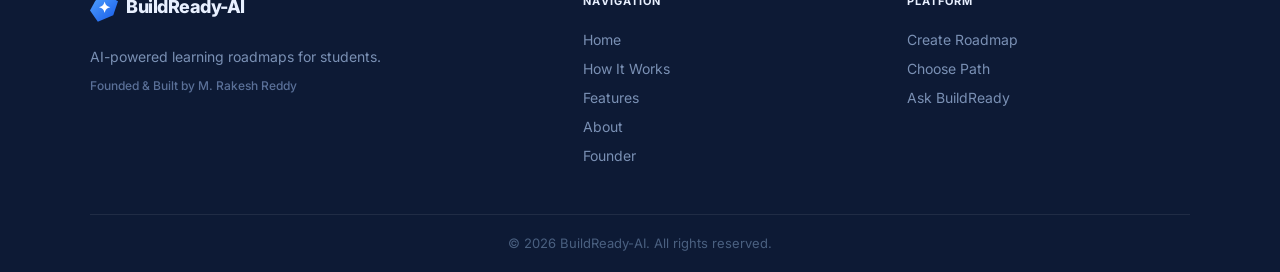
==== commit 6eff0fed: "fix(backend,frontend): resolve 503 errors, CORS configuration, authentication flow, and add Render d" ====
--- a/frontend/index.html
+++ b/frontend/index.html
@@ -4,12 +4,234 @@
     <meta charset="UTF-8">
     <meta name="viewport" content="width=device-width, initial-scale=1.0">
     <meta name="theme-color" content="#f5f8ff">
-    <title>BuildReady-AI</title>
+    <meta name="description" content="BuildReady-AI creates personalized learning roadmaps that help students develop the right skills and become project ready. Founded by M. Rakesh Reddy.">
+    <title>BuildReady-AI — Turn Your Goal Into a Roadmap</title>
+    <link rel="preconnect" href="https://fonts.googleapis.com">
+    <link rel="preconnect" href="https://fonts.gstatic.com" crossorigin>
+    <link href="https://fonts.googleapis.com/css2?family=Inter:wght@400;500;600;700;800;900&display=swap" rel="stylesheet">
     <link rel="stylesheet" href="style.css">
 </head>
 <body>
+
+<!-- ===== MARKETING NAVBAR ===== -->
+<header class="marketing-nav" id="home">
+    <div class="marketing-nav-inner">
+        <a class="brand marketing-brand" href="#home" aria-label="BuildReady-AI home">
+            <span class="brand-mark" aria-hidden="true">✦</span>
+            <span>BuildReady-AI</span>
+        </a>
+
+        <!-- Desktop nav links -->
+        <nav class="marketing-links" aria-label="Main navigation">
+            <a href="#home" class="mnav-link">Home</a>
+            <a href="#how-it-works" class="mnav-link">How It Works</a>
+            <a href="#features" class="mnav-link">Features</a>
+            <a href="#about" class="mnav-link">About</a>
+            <a href="#founder" class="mnav-link">Founder</a>
+        </nav>
+
+        <div class="marketing-nav-right">
+            <span class="founder-badge">Founded by M. Rakesh Reddy</span>
+            <a href="#app" class="mnav-cta">Get Started →</a>
+        </div>
+
+        <!-- Mobile hamburger -->
+        <button class="hamburger" id="hamburger" aria-label="Toggle navigation" aria-expanded="false">
+            <span></span><span></span><span></span>
+        </button>
+    </div>
+
+    <!-- Mobile menu -->
+    <div class="mobile-menu" id="mobileMenu" aria-hidden="true">
+        <a href="#home" class="mobile-link">Home</a>
+        <a href="#how-it-works" class="mobile-link">How It Works</a>
+        <a href="#features" class="mobile-link">Features</a>
+        <a href="#about" class="mobile-link">About</a>
+        <a href="#founder" class="mobile-link">Founder</a>
+        <a href="#app" class="mobile-link mobile-cta">Get Started →</a>
+    </div>
+</header>
+
+<!-- ===== HERO SECTION ===== -->
+<section class="hero-section" id="hero">
+    <div class="hero-bg-glow" aria-hidden="true"></div>
+    <div class="hero-inner">
+        <div class="hero-eyebrow">
+            <span class="hero-eyebrow-dot" aria-hidden="true">✦</span>
+            AI-Powered Learning Roadmaps
+        </div>
+        <h1 class="hero-headline">Turn Your Goal<br>Into a Roadmap.</h1>
+        <p class="hero-subtext">BuildReady-AI creates personalized learning paths that help students develop the right skills and become project ready.</p>
+        <div class="hero-actions">
+            <a href="#app" class="hero-btn-primary">Create My Roadmap →</a>
+            <a href="#how-it-works" class="hero-btn-secondary">See How It Works</a>
+        </div>
+        <p class="hero-credit">Built &amp; Founded by M. Rakesh Reddy</p>
+
+        <div class="hero-features-row" aria-label="Key capabilities">
+            <div class="hero-feat"><span aria-hidden="true">🎯</span> Personalized Paths</div>
+            <div class="hero-feat"><span aria-hidden="true">🤖</span> AI-Generated Roadmaps</div>
+            <div class="hero-feat"><span aria-hidden="true">✅</span> Skill Assessments</div>
+            <div class="hero-feat"><span aria-hidden="true">🚀</span> Project-Based Learning</div>
+        </div>
+    </div>
+</section>
+
+<!-- ===== ABOUT SECTION ===== -->
+<section class="landing-section" id="about">
+    <div class="landing-inner">
+        <div class="section-eyebrow">About the Platform</div>
+        <h2 class="section-heading">What is BuildReady-AI?</h2>
+        <p class="section-subtext">BuildReady-AI is an AI-powered platform designed to help students move from vague goals to structured, actionable learning plans.</p>
+
+        <div class="about-grid">
+            <div class="about-card">
+                <span class="about-icon" aria-hidden="true">🎯</span>
+                <h3>Identify the Right Skills</h3>
+                <p>BuildReady-AI analyzes your goal and branch to surface exactly the skills you need — no guesswork, no overwhelm.</p>
+            </div>
+            <div class="about-card">
+                <span class="about-icon" aria-hidden="true">🗺️</span>
+                <h3>Choose Relevant Learning Paths</h3>
+                <p>Select from carefully mapped paths and domains tailored to your academic background and career direction.</p>
+            </div>
+            <div class="about-card">
+                <span class="about-icon" aria-hidden="true">🛠️</span>
+                <h3>Build Project-Ready Skills</h3>
+                <p>Every roadmap is built around real projects and hands-on practice so you learn by doing, not just reading.</p>
+            </div>
+            <div class="about-card">
+                <span class="about-icon" aria-hidden="true">📊</span>
+                <h3>Follow Personalized Roadmaps</h3>
+                <p>Get a step-by-step roadmap generated specifically for your path, domain, goal, and current skill level.</p>
+            </div>
+            <div class="about-card">
+                <span class="about-icon" aria-hidden="true">✅</span>
+                <h3>Assess Your Understanding</h3>
+                <p>Instead of relying on manual task completion, verify genuine understanding through AI-powered skill assessments.</p>
+            </div>
+            <div class="about-card">
+                <span class="about-icon" aria-hidden="true">📈</span>
+                <h3>Track Your Progress</h3>
+                <p>Monitor your learning journey in real time. Know what you have completed, what is in progress, and what needs more practice.</p>
+            </div>
+        </div>
+    </div>
+</section>
+
+<!-- ===== HOW IT WORKS SECTION ===== -->
+<section class="landing-section landing-alt" id="how-it-works">
+    <div class="landing-inner">
+        <div class="section-eyebrow">Simple Process</div>
+        <h2 class="section-heading">How It Works</h2>
+        <p class="section-subtext">Four simple steps from goal to growth.</p>
+
+        <div class="steps-grid">
+            <div class="step-card">
+                <div class="step-num" aria-hidden="true">01</div>
+                <div class="step-icon" aria-hidden="true">🧭</div>
+                <h3>Choose Your Path</h3>
+                <p>Select your academic or career path — AIML, CSE, Web Development, Data Science, and more — along with your relevant domain.</p>
+            </div>
+            <div class="step-connector" aria-hidden="true">→</div>
+            <div class="step-card">
+                <div class="step-num" aria-hidden="true">02</div>
+                <div class="step-icon" aria-hidden="true">✏️</div>
+                <h3>Define Your Goal</h3>
+                <p>Tell BuildReady-AI what you want to learn or build. Whether it is mastering a domain or shipping a real project — be specific.</p>
+            </div>
+            <div class="step-connector" aria-hidden="true">→</div>
+            <div class="step-card">
+                <div class="step-num" aria-hidden="true">03</div>
+                <div class="step-icon" aria-hidden="true">🤖</div>
+                <h3>Get Your Roadmap</h3>
+                <p>The AI generates a personalized, structured learning roadmap with lessons, practice exercises, and project tasks.</p>
+            </div>
+            <div class="step-connector" aria-hidden="true">→</div>
+            <div class="step-card">
+                <div class="step-num" aria-hidden="true">04</div>
+                <div class="step-icon" aria-hidden="true">🚀</div>
+                <h3>Build &amp; Verify</h3>
+                <p>Work through your roadmap, build real skills, and verify your understanding through AI-powered assessments at every step.</p>
+            </div>
+        </div>
+    </div>
+</section>
+
+<!-- ===== FEATURES SECTION ===== -->
+<section class="landing-section" id="features">
+    <div class="landing-inner">
+        <div class="section-eyebrow">Platform Capabilities</div>
+        <h2 class="section-heading">Built for Students Who Want to Build</h2>
+        <p class="section-subtext">Everything you need to go from idea to project-ready, in one place.</p>
+
+        <div class="features-grid">
+            <div class="feature-card">
+                <div class="feature-icon-wrap" aria-hidden="true">🤖</div>
+                <h3>Personalized AI Roadmaps</h3>
+                <p>Every roadmap is uniquely generated based on your path, domain, goal, and current skill level using Gemini AI.</p>
+            </div>
+            <div class="feature-card">
+                <div class="feature-icon-wrap" aria-hidden="true">🌿</div>
+                <h3>Branch &amp; Domain-Aware Learning</h3>
+                <p>Roadmaps are tailored to your specific engineering branch and chosen domain — no one-size-fits-all content.</p>
+            </div>
+            <div class="feature-card">
+                <div class="feature-icon-wrap" aria-hidden="true">🛠️</div>
+                <h3>Project-Based Learning</h3>
+                <p>Every roadmap is anchored to real-world projects that you can showcase. Learn by actually building something.</p>
+            </div>
+            <div class="feature-card">
+                <div class="feature-icon-wrap" aria-hidden="true">🎯</div>
+                <h3>Skill-Based Planning</h3>
+                <p>Focus on the specific skills required for your goal rather than generic courses that do not match your direction.</p>
+            </div>
+            <div class="feature-card">
+                <div class="feature-icon-wrap" aria-hidden="true">✅</div>
+                <h3>AI Assessments</h3>
+                <p>Test your understanding with AI-generated quizzes and assessments that adapt to each topic on your roadmap.</p>
+            </div>
+            <div class="feature-card">
+                <div class="feature-icon-wrap" aria-hidden="true">📊</div>
+                <h3>Progress Verification</h3>
+                <p>Track your real progress — not just checkboxes. Know your verified skills, in-progress topics, and areas that need more practice.</p>
+            </div>
+        </div>
+    </div>
+</section>
+
+<!-- ===== FOUNDER SECTION ===== -->
+<section class="landing-section landing-alt" id="founder">
+    <div class="landing-inner">
+        <div class="section-eyebrow">Meet the Founder</div>
+        <h2 class="section-heading">Built by a Student, for Students</h2>
+
+        <div class="founder-card">
+            <div class="founder-avatar" aria-label="Founder profile photo placeholder">
+                <span class="founder-avatar-initials" aria-hidden="true">MR</span>
+                <span class="founder-avatar-hint">Photo</span>
+            </div>
+            <div class="founder-info">
+                <h3 class="founder-name">M. Rakesh Reddy</h3>
+                <p class="founder-role">Founder &amp; Developer, BuildReady-AI</p>
+                <p class="founder-bio">BuildReady-AI was created by M. Rakesh Reddy to help students transform career goals and project ideas into structured, practical learning paths.</p>
+                <p class="founder-bio">Built with a focus on practical learning, real-world projects, and AI-powered guidance — because students deserve more than a list of YouTube links.</p>
+                <div class="founder-tags">
+                    <span class="founder-tag">🎓 Student Builder</span>
+                    <span class="founder-tag">🤖 AI &amp; Education</span>
+                    <span class="founder-tag">🛠️ Full-Stack Developer</span>
+                </div>
+            </div>
+        </div>
+    </div>
+</section>
+
+<!-- ===== APP SECTION ANCHOR ===== -->
+<div id="app"></div>
+
+<!-- ===== EXISTING DASHBOARD (UNCHANGED) ===== -->
 <header class="topbar">
-    <a class="brand" href="#" aria-label="BuildReady-AI home">
+    <a class="brand" href="#home" aria-label="BuildReady-AI home">
         <span class="brand-mark" aria-hidden="true">✦</span>
         <span>BuildReady-AI</span>
     </a>
@@ -198,7 +420,73 @@
     </aside>
 </div>
 
+<!-- ===== FOOTER ===== -->
+<footer class="site-footer">
+    <div class="footer-inner">
+        <div class="footer-brand-col">
+            <a class="brand footer-brand" href="#home" aria-label="BuildReady-AI home">
+                <span class="brand-mark" aria-hidden="true">✦</span>
+                <span>BuildReady-AI</span>
+            </a>
+            <p class="footer-tagline">AI-powered learning roadmaps for students.</p>
+            <p class="footer-founder-credit">Founded &amp; Built by M. Rakesh Reddy</p>
+        </div>
+
+        <nav class="footer-nav" aria-label="Footer navigation">
+            <h4 class="footer-nav-heading">Navigation</h4>
+            <a href="#home">Home</a>
+            <a href="#how-it-works">How It Works</a>
+            <a href="#features">Features</a>
+            <a href="#about">About</a>
+            <a href="#founder">Founder</a>
+        </nav>
+
+        <div class="footer-platform-col">
+            <h4 class="footer-nav-heading">Platform</h4>
+            <a href="#app">Create Roadmap</a>
+            <a href="#selectionPanel">Choose Path</a>
+            <a href="#chatbot">Ask BuildReady</a>
+        </div>
+    </div>
+    <div class="footer-bottom">
+        <p>© 2026 BuildReady-AI. All rights reserved.</p>
+    </div>
+</footer>
+
 <script src="config.js"></script>
 <script src="script.js"></script>
+<script>
+// Mobile nav toggle — no dependency on script.js
+(function () {
+    var hamburger = document.getElementById('hamburger');
+    var mobileMenu = document.getElementById('mobileMenu');
+    if (!hamburger || !mobileMenu) return;
+
+    hamburger.addEventListener('click', function () {
+        var isOpen = mobileMenu.classList.toggle('open');
+        hamburger.classList.toggle('open', isOpen);
+        hamburger.setAttribute('aria-expanded', String(isOpen));
+        mobileMenu.setAttribute('aria-hidden', String(!isOpen));
+    });
+
+    mobileMenu.querySelectorAll('a').forEach(function (link) {
+        link.addEventListener('click', function () {
+            mobileMenu.classList.remove('open');
+            hamburger.classList.remove('open');
+            hamburger.setAttribute('aria-expanded', 'false');
+            mobileMenu.setAttribute('aria-hidden', 'true');
+        });
+    });
+
+    document.addEventListener('click', function (e) {
+        if (!hamburger.contains(e.target) && !mobileMenu.contains(e.target)) {
+            mobileMenu.classList.remove('open');
+            hamburger.classList.remove('open');
+            hamburger.setAttribute('aria-expanded', 'false');
+            mobileMenu.setAttribute('aria-hidden', 'true');
+        }
+    });
+})();
+</script>
 </body>
 </html>
--- a/frontend/style.css
+++ b/frontend/style.css
@@ -86,7 +86,7 @@
     color: #334155;
     cursor: pointer;
     transition: all 0.2s ease;
-    box-shadow: 0 1px 2px rgba(0,0,0,0.04);
+    box-shadow: 0 1px 2px rgba(0, 0, 0, 0.04);
 }
 
 .path-card:hover,
@@ -95,7 +95,7 @@
 .domain-card:hover {
     border-color: #cbd5e1;
     transform: translateY(-1px);
-    box-shadow: 0 3px 6px rgba(0,0,0,0.06);
+    box-shadow: 0 3px 6px rgba(0, 0, 0, 0.06);
 }
 
 .path-card.selected,
@@ -149,7 +149,7 @@
     background: var(--card-bg);
     color: var(--text-main);
     resize: vertical;
-    box-shadow: 0 1px 2px rgba(0,0,0,0.04);
+    box-shadow: 0 1px 2px rgba(0, 0, 0, 0.04);
     outline: none;
     transition: border-color 0.2s;
 }
@@ -446,7 +446,7 @@
     border-radius: 8px;
     font-weight: 600;
     font-size: 14px;
-    box-shadow: 0 1px 2px rgba(0,0,0,0.03);
+    box-shadow: 0 1px 2px rgba(0, 0, 0, 0.03);
 }
 
 .learning-arrow {
@@ -591,7 +591,7 @@
     font-size: 14px;
 }
 
-.lesson-line-explanations li + li {
+.lesson-line-explanations li+li {
     margin-top: 4px;
 }
 
@@ -740,7 +740,7 @@
     background: white;
     border: 1px solid var(--border);
     color: #1e293b;
-    box-shadow: 0 1px 2px rgba(0,0,0,0.03);
+    box-shadow: 0 1px 2px rgba(0, 0, 0, 0.03);
 }
 
 .bot-message strong {
@@ -832,7 +832,7 @@
 
 html {
     scroll-behavior: smooth;
-    scroll-padding-top: 82px;
+    scroll-padding-top: 70px;
 }
 
 body {
@@ -988,7 +988,7 @@
     margin-top: 15px;
 }
 
-.selector-section > h3 {
+.selector-section>h3 {
     display: flex;
     align-items: center;
     gap: 8px;
@@ -1189,7 +1189,7 @@
     box-shadow: inset 0 0 0 1px #e5edfc;
 }
 
-.workspace-heading > div:nth-child(2) {
+.workspace-heading>div:nth-child(2) {
     min-width: 0;
 }
 
@@ -1284,7 +1284,7 @@
     font-size: 16px;
 }
 
-.plan-header > p {
+.plan-header>p {
     margin: 5px 0 0;
     color: #64738d;
     font-size: 10px;
@@ -1311,7 +1311,7 @@
     font-size: 13px;
 }
 
-.plan-section > p {
+.plan-section>p {
     color: #72809a;
     font-size: 10px;
 }
@@ -1547,7 +1547,7 @@
 }
 
 .tip-card p,
-.help-card > p {
+.help-card>p {
     margin: 0;
     padding-left: 30px;
     color: #687793;
@@ -1623,7 +1623,7 @@
     font-size: 12px;
 }
 
-.task-card > p {
+.task-card>p {
     color: #75839a;
     font-size: 10px;
 }
@@ -1652,17 +1652,17 @@
     background: #fff;
 }
 
-.lesson-block > h6,
-.practice-level > h6,
-.lesson-example-card > h6 {
+.lesson-block>h6,
+.practice-level>h6,
+.lesson-example-card>h6 {
     margin: 12px 0 4px;
     color: #344765;
     font-size: 11px;
 }
 
-.lesson-block > h6:first-child,
-.practice-level > h6:first-child,
-.lesson-example-card > h6:first-child {
+.lesson-block>h6:first-child,
+.practice-level>h6:first-child,
+.lesson-example-card>h6:first-child {
     margin-top: 0;
 }
 
@@ -1674,8 +1674,8 @@
     font-size: 10px;
 }
 
-.lesson-block li + li,
-.lesson-corrections li + li {
+.lesson-block li+li,
+.lesson-corrections li+li {
     margin-top: 5px;
 }
 
@@ -1695,7 +1695,7 @@
     font-size: 10px;
 }
 
-.lesson-line-explanations li + li {
+.lesson-line-explanations li+li {
     margin-top: 4px;
 }
 
@@ -1842,4 +1842,818 @@
     html {
         scroll-behavior: auto;
     }
+}
+
+/* ============================================================
+   LANDING PAGE STYLES — BuildReady-AI Branding
+   All new classes prefixed to avoid conflicts with dashboard
+   ============================================================ */
+
+/* --- Font override for landing sections --- */
+.marketing-nav,
+.hero-section,
+.landing-section,
+.site-footer {
+    font-family: 'Inter', -apple-system, BlinkMacSystemFont, "Segoe UI", Roboto, sans-serif;
+}
+
+/* ---- Marketing Navbar ---- */
+.marketing-nav {
+    position: sticky;
+    top: 0;
+    z-index: 100;
+    background: rgba(255, 255, 255, 0.97);
+    border-bottom: 1px solid #e5ecf8;
+    box-shadow: 0 2px 12px rgba(21, 85, 228, 0.06);
+    backdrop-filter: blur(14px);
+    -webkit-backdrop-filter: blur(14px);
+}
+
+.marketing-nav-inner {
+    display: flex;
+    align-items: center;
+    gap: 24px;
+    height: 64px;
+    max-width: 1200px;
+    margin: 0 auto;
+    padding: 0 clamp(16px, 3vw, 40px);
+}
+
+.marketing-brand {
+    font-size: 19px;
+    font-weight: 800;
+    letter-spacing: -0.6px;
+    flex-shrink: 0;
+}
+
+.marketing-links {
+    display: flex;
+    align-items: center;
+    gap: 6px;
+    flex: 1;
+}
+
+.mnav-link {
+    padding: 6px 12px;
+    border-radius: 8px;
+    color: #4a5568;
+    font-size: 14px;
+    font-weight: 500;
+    text-decoration: none;
+    transition: background 0.18s, color 0.18s;
+    white-space: nowrap;
+}
+
+.mnav-link:hover {
+    background: #eef4ff;
+    color: #1554c4;
+}
+
+.marketing-nav-right {
+    display: flex;
+    align-items: center;
+    gap: 16px;
+    margin-left: auto;
+    flex-shrink: 0;
+}
+
+.founder-badge {
+    font-size: 11px;
+    font-weight: 600;
+    color: #7a8aa8;
+    white-space: nowrap;
+}
+
+.mnav-cta {
+    padding: 9px 18px;
+    border-radius: 8px;
+    background: linear-gradient(110deg, #2b7aff, #185be9);
+    color: #fff;
+    font-size: 13px;
+    font-weight: 700;
+    text-decoration: none;
+    white-space: nowrap;
+    transition: box-shadow 0.2s, transform 0.15s;
+    box-shadow: 0 4px 12px rgba(33, 101, 245, 0.28);
+}
+
+.mnav-cta:hover {
+    transform: translateY(-1px);
+    box-shadow: 0 6px 18px rgba(33, 101, 245, 0.35);
+}
+
+/* Hamburger */
+.hamburger {
+    display: none;
+    flex-direction: column;
+    justify-content: center;
+    gap: 5px;
+    width: 36px;
+    height: 36px;
+    padding: 6px;
+    border: none;
+    background: transparent;
+    cursor: pointer;
+    border-radius: 8px;
+    margin-left: auto;
+    flex-shrink: 0;
+    transition: background 0.2s;
+}
+
+.hamburger:hover {
+    background: #f0f4ff;
+}
+
+.hamburger span {
+    display: block;
+    width: 20px;
+    height: 2px;
+    background: #34435e;
+    border-radius: 2px;
+    transform-origin: center;
+    transition: transform 0.25s, opacity 0.25s;
+}
+
+.hamburger.open span:nth-child(1) {
+    transform: translateY(7px) rotate(45deg);
+}
+
+.hamburger.open span:nth-child(2) {
+    opacity: 0;
+}
+
+.hamburger.open span:nth-child(3) {
+    transform: translateY(-7px) rotate(-45deg);
+}
+
+/* Mobile menu */
+.mobile-menu {
+    display: none;
+    flex-direction: column;
+    padding: 8px 16px 16px;
+    border-top: 1px solid #e5ecf8;
+    background: rgba(255, 255, 255, 0.98);
+    animation: slideDown 0.22s ease;
+}
+
+.mobile-menu.open {
+    display: flex;
+}
+
+@keyframes slideDown {
+    from {
+        opacity: 0;
+        transform: translateY(-8px);
+    }
+
+    to {
+        opacity: 1;
+        transform: translateY(0);
+    }
+}
+
+.mobile-link {
+    padding: 11px 14px;
+    border-radius: 8px;
+    color: #3a4a66;
+    font-size: 15px;
+    font-weight: 500;
+    text-decoration: none;
+    transition: background 0.15s;
+}
+
+.mobile-link:hover {
+    background: #eef4ff;
+    color: #1554c4;
+}
+
+.mobile-cta {
+    margin-top: 6px;
+    background: linear-gradient(110deg, #2b7aff, #185be9);
+    color: #fff !important;
+    text-align: center;
+    font-weight: 700;
+    border-radius: 8px;
+}
+
+.mobile-cta:hover {
+    background: linear-gradient(110deg, #226df0, #124fd0) !important;
+}
+
+/* ---- Hero Section ---- */
+.hero-section {
+    position: relative;
+    overflow: hidden;
+    padding: clamp(64px, 8vw, 104px) clamp(20px, 4vw, 40px) clamp(60px, 8vw, 96px);
+    background:
+        radial-gradient(ellipse at 10% 0%, rgba(202, 220, 255, 0.55) 0%, transparent 45%),
+        radial-gradient(ellipse at 90% 100%, rgba(209, 219, 255, 0.35) 0%, transparent 45%),
+        #f5f8ff;
+    text-align: center;
+}
+
+.hero-bg-glow {
+    position: absolute;
+    top: -120px;
+    left: 50%;
+    transform: translateX(-50%);
+    width: 700px;
+    height: 400px;
+    background: radial-gradient(ellipse, rgba(37, 99, 235, 0.12) 0%, transparent 70%);
+    pointer-events: none;
+}
+
+.hero-inner {
+    position: relative;
+    max-width: 820px;
+    margin: 0 auto;
+}
+
+.hero-eyebrow {
+    display: inline-flex;
+    align-items: center;
+    gap: 8px;
+    padding: 7px 16px;
+    border-radius: 999px;
+    background: rgba(33, 101, 245, 0.08);
+    border: 1px solid rgba(33, 101, 245, 0.16);
+    color: #1a5ae8;
+    font-size: 13px;
+    font-weight: 600;
+    margin-bottom: 28px;
+    letter-spacing: 0.01em;
+}
+
+.hero-eyebrow-dot {
+    font-size: 11px;
+    color: #2b7aff;
+}
+
+.hero-headline {
+    font-size: clamp(40px, 6vw, 72px);
+    font-weight: 900;
+    line-height: 1.06;
+    letter-spacing: -2px;
+    color: #0d1a35;
+    margin: 0 0 24px;
+    background: linear-gradient(145deg, #0d1a35 0%, #1554c4 100%);
+    -webkit-background-clip: text;
+    -webkit-text-fill-color: transparent;
+    background-clip: text;
+}
+
+.hero-subtext {
+    font-size: clamp(16px, 2vw, 20px);
+    color: #4a5a78;
+    max-width: 560px;
+    margin: 0 auto 36px;
+    line-height: 1.65;
+    font-weight: 400;
+}
+
+.hero-actions {
+    display: flex;
+    justify-content: center;
+    flex-wrap: wrap;
+    gap: 14px;
+    margin-bottom: 18px;
+}
+
+.hero-btn-primary {
+    padding: 15px 32px;
+    border-radius: 10px;
+    background: linear-gradient(110deg, #2b7aff, #185be9);
+    color: #fff;
+    font-size: 16px;
+    font-weight: 700;
+    text-decoration: none;
+    transition: transform 0.18s, box-shadow 0.18s;
+    box-shadow: 0 6px 20px rgba(33, 101, 245, 0.32);
+}
+
+.hero-btn-primary:hover {
+    transform: translateY(-2px);
+    box-shadow: 0 10px 28px rgba(33, 101, 245, 0.4);
+}
+
+.hero-btn-secondary {
+    padding: 15px 28px;
+    border-radius: 10px;
+    background: rgba(255, 255, 255, 0.9);
+    border: 1.5px solid #d0ddf5;
+    color: #2a3f6e;
+    font-size: 16px;
+    font-weight: 600;
+    text-decoration: none;
+    transition: background 0.18s, border-color 0.18s, transform 0.18s;
+}
+
+.hero-btn-secondary:hover {
+    background: #fff;
+    border-color: #a8bfe8;
+    transform: translateY(-1px);
+}
+
+.hero-credit {
+    font-size: 12px;
+    color: #8a9ab8;
+    margin: 0 0 40px;
+    font-weight: 500;
+    letter-spacing: 0.01em;
+}
+
+.hero-features-row {
+    display: flex;
+    justify-content: center;
+    flex-wrap: wrap;
+    gap: 12px;
+    margin-top: 8px;
+}
+
+.hero-feat {
+    display: inline-flex;
+    align-items: center;
+    gap: 7px;
+    padding: 8px 16px;
+    border-radius: 999px;
+    background: rgba(255, 255, 255, 0.85);
+    border: 1px solid #dce8f8;
+    color: #3a4e6e;
+    font-size: 13px;
+    font-weight: 500;
+    box-shadow: 0 1px 4px rgba(0, 0, 0, 0.05);
+    transition: transform 0.15s;
+}
+
+.hero-feat:hover {
+    transform: translateY(-1px);
+}
+
+/* ---- Landing Sections Common ---- */
+.landing-section {
+    padding: clamp(64px, 8vw, 96px) clamp(20px, 4vw, 40px);
+    background: #f5f8ff;
+}
+
+.landing-alt {
+    background: #fff;
+}
+
+.landing-inner {
+    max-width: 1100px;
+    margin: 0 auto;
+    text-align: center;
+}
+
+.section-eyebrow {
+    display: inline-block;
+    font-size: 11px;
+    font-weight: 700;
+    letter-spacing: 0.1em;
+    text-transform: uppercase;
+    color: #2165f5;
+    margin-bottom: 14px;
+    padding: 5px 14px;
+    border-radius: 999px;
+    background: #eef3ff;
+}
+
+.section-heading {
+    font-size: clamp(26px, 4vw, 40px);
+    font-weight: 800;
+    color: #0f1e38;
+    margin: 0 0 16px;
+    letter-spacing: -0.8px;
+    line-height: 1.15;
+}
+
+.section-subtext {
+    font-size: clamp(15px, 1.8vw, 18px);
+    color: #5a6a85;
+    max-width: 580px;
+    margin: 0 auto 52px;
+    line-height: 1.65;
+}
+
+/* ---- About Grid ---- */
+.about-grid {
+    display: grid;
+    grid-template-columns: repeat(auto-fill, minmax(300px, 1fr));
+    gap: 20px;
+    text-align: left;
+}
+
+.about-card {
+    padding: 28px;
+    border-radius: 14px;
+    background: #fff;
+    border: 1px solid #e2ebf8;
+    box-shadow: 0 2px 10px rgba(21, 85, 228, 0.045);
+    transition: transform 0.2s, box-shadow 0.2s;
+}
+
+.about-card:hover {
+    transform: translateY(-3px);
+    box-shadow: 0 8px 22px rgba(21, 85, 228, 0.09);
+}
+
+.about-icon {
+    display: block;
+    font-size: 30px;
+    margin-bottom: 14px;
+}
+
+.about-card h3 {
+    margin: 0 0 10px;
+    font-size: 16px;
+    font-weight: 700;
+    color: #1a2642;
+}
+
+.about-card p {
+    margin: 0;
+    font-size: 14px;
+    color: #5a6a85;
+    line-height: 1.65;
+}
+
+/* ---- Steps (How It Works) ---- */
+.steps-grid {
+    display: flex;
+    align-items: flex-start;
+    gap: 8px;
+    flex-wrap: wrap;
+    justify-content: center;
+    text-align: left;
+}
+
+.step-card {
+    flex: 1;
+    min-width: 200px;
+    max-width: 240px;
+    padding: 28px 22px;
+    border-radius: 16px;
+    background: #f5f8ff;
+    border: 1px solid #e0ebff;
+    position: relative;
+    transition: transform 0.2s, box-shadow 0.2s;
+}
+
+.landing-alt .step-card {
+    background: #f5f8ff;
+}
+
+.step-card:hover {
+    transform: translateY(-4px);
+    box-shadow: 0 10px 28px rgba(21, 85, 228, 0.1);
+}
+
+.step-num {
+    font-size: 11px;
+    font-weight: 800;
+    color: #2165f5;
+    letter-spacing: 0.08em;
+    margin-bottom: 10px;
+    opacity: 0.75;
+}
+
+.step-icon {
+    font-size: 28px;
+    margin-bottom: 14px;
+}
+
+.step-card h3 {
+    margin: 0 0 10px;
+    font-size: 16px;
+    font-weight: 700;
+    color: #1a2642;
+}
+
+.step-card p {
+    margin: 0;
+    font-size: 13px;
+    color: #5a6a85;
+    line-height: 1.65;
+}
+
+.step-connector {
+    font-size: 22px;
+    color: #b8cdf5;
+    align-self: center;
+    font-weight: 700;
+    flex-shrink: 0;
+    padding-top: 0;
+}
+
+/* ---- Features Grid ---- */
+.features-grid {
+    display: grid;
+    grid-template-columns: repeat(auto-fill, minmax(300px, 1fr));
+    gap: 20px;
+    text-align: left;
+}
+
+.feature-card {
+    padding: 28px;
+    border-radius: 14px;
+    background: #fff;
+    border: 1px solid #e2ebf8;
+    box-shadow: 0 2px 10px rgba(21, 85, 228, 0.045);
+    transition: transform 0.2s, box-shadow 0.2s, border-color 0.2s;
+    position: relative;
+    overflow: hidden;
+}
+
+.feature-card::before {
+    content: '';
+    position: absolute;
+    top: 0;
+    left: 0;
+    right: 0;
+    height: 3px;
+    background: linear-gradient(90deg, #2b7aff, #6b9fff);
+    transform: scaleX(0);
+    transform-origin: left;
+    transition: transform 0.3s ease;
+}
+
+.feature-card:hover {
+    transform: translateY(-3px);
+    box-shadow: 0 10px 28px rgba(21, 85, 228, 0.1);
+    border-color: #c5d8f8;
+}
+
+.feature-card:hover::before {
+    transform: scaleX(1);
+}
+
+.feature-icon-wrap {
+    font-size: 30px;
+    margin-bottom: 16px;
+    display: block;
+}
+
+.feature-card h3 {
+    margin: 0 0 10px;
+    font-size: 16px;
+    font-weight: 700;
+    color: #1a2642;
+}
+
+.feature-card p {
+    margin: 0;
+    font-size: 14px;
+    color: #5a6a85;
+    line-height: 1.65;
+}
+
+/* ---- Founder Section ---- */
+.founder-card {
+    display: flex;
+    align-items: flex-start;
+    gap: 40px;
+    max-width: 780px;
+    margin: 0 auto;
+    text-align: left;
+    background: #fff;
+    border: 1px solid #e2ebf8;
+    border-radius: 20px;
+    padding: 40px;
+    box-shadow: 0 6px 24px rgba(21, 85, 228, 0.07);
+}
+
+.founder-avatar {
+    flex-shrink: 0;
+    width: 110px;
+    height: 110px;
+    border-radius: 50%;
+    background: linear-gradient(135deg, #e0ecff, #cfe0ff);
+    border: 3px solid #d0e0ff;
+    display: flex;
+    flex-direction: column;
+    align-items: center;
+    justify-content: center;
+    gap: 3px;
+}
+
+.founder-avatar-initials {
+    font-size: 28px;
+    font-weight: 800;
+    color: #2165f5;
+    line-height: 1;
+    font-family: 'Inter', sans-serif;
+}
+
+.founder-avatar-hint {
+    font-size: 9px;
+    color: #8ca8d8;
+    font-weight: 600;
+    letter-spacing: 0.04em;
+    text-transform: uppercase;
+}
+
+.founder-name {
+    margin: 0 0 4px;
+    font-size: 24px;
+    font-weight: 800;
+    color: #0f1e38;
+    letter-spacing: -0.4px;
+}
+
+.founder-role {
+    margin: 0 0 18px;
+    font-size: 14px;
+    font-weight: 600;
+    color: #2165f5;
+}
+
+.founder-bio {
+    margin: 0 0 12px;
+    font-size: 15px;
+    color: #4a5a78;
+    line-height: 1.7;
+}
+
+.founder-bio:last-of-type {
+    margin-bottom: 20px;
+}
+
+.founder-tags {
+    display: flex;
+    flex-wrap: wrap;
+    gap: 10px;
+}
+
+.founder-tag {
+    padding: 6px 14px;
+    border-radius: 999px;
+    background: #eef3ff;
+    border: 1px solid #d5e3ff;
+    color: #2a4e9e;
+    font-size: 12px;
+    font-weight: 600;
+}
+
+/* ---- Footer ---- */
+.site-footer {
+    background: #0d1a35;
+    color: #b8c8e0;
+    padding: 56px clamp(20px, 4vw, 40px) 0;
+}
+
+.footer-inner {
+    max-width: 1100px;
+    margin: 0 auto;
+    display: grid;
+    grid-template-columns: 1.6fr 1fr 1fr;
+    gap: 40px;
+    padding-bottom: 48px;
+    border-bottom: 1px solid rgba(255, 255, 255, 0.08);
+}
+
+.footer-brand .brand-mark {
+    background: linear-gradient(140deg, #54a6ff, #1559e8);
+}
+
+.footer-brand {
+    color: #e8f0ff !important;
+    font-size: 18px;
+    margin-bottom: 14px;
+    display: inline-flex;
+}
+
+.footer-tagline {
+    margin: 10px 0 8px;
+    font-size: 14px;
+    color: #7a90b4;
+    line-height: 1.6;
+}
+
+.footer-founder-credit {
+    margin: 0;
+    font-size: 12px;
+    color: #5a7098;
+    font-weight: 500;
+}
+
+.footer-nav,
+.footer-platform-col {
+    display: flex;
+    flex-direction: column;
+    gap: 8px;
+}
+
+.footer-nav-heading {
+    margin: 0 0 10px;
+    font-size: 11px;
+    font-weight: 700;
+    letter-spacing: 0.1em;
+    text-transform: uppercase;
+    color: #e8f0ff;
+}
+
+.footer-nav a,
+.footer-platform-col a {
+    color: #7a90b4;
+    text-decoration: none;
+    font-size: 14px;
+    font-weight: 400;
+    transition: color 0.18s;
+    line-height: 1.5;
+}
+
+.footer-nav a:hover,
+.footer-platform-col a:hover {
+    color: #b8d0ff;
+}
+
+.footer-bottom {
+    max-width: 1100px;
+    margin: 0 auto;
+    padding: 18px 0;
+    text-align: center;
+}
+
+.footer-bottom p {
+    margin: 0;
+    font-size: 13px;
+    color: #4a6080;
+}
+
+/* ============================================================
+   LANDING PAGE — Responsive Overrides
+   ============================================================ */
+
+@media (max-width: 900px) {
+
+    .marketing-links,
+    .founder-badge {
+        display: none;
+    }
+
+    .hamburger {
+        display: flex;
+    }
+
+    .marketing-nav-right {
+        display: none;
+    }
+
+    .steps-grid {
+        gap: 12px;
+    }
+
+    .step-connector {
+        display: none;
+    }
+
+    .step-card {
+        max-width: 100%;
+        min-width: 200px;
+    }
+
+    .footer-inner {
+        grid-template-columns: 1fr 1fr;
+    }
+
+    .footer-brand-col {
+        grid-column: 1 / -1;
+    }
+}
+
+@media (max-width: 640px) {
+    .hero-headline {
+        letter-spacing: -1.2px;
+    }
+
+    .about-grid,
+    .features-grid {
+        grid-template-columns: 1fr;
+    }
+
+    .founder-card {
+        flex-direction: column;
+        align-items: center;
+        text-align: center;
+        padding: 28px 20px;
+        gap: 24px;
+    }
+
+    .founder-tags {
+        justify-content: center;
+    }
+
+    .footer-inner {
+        grid-template-columns: 1fr;
+        gap: 28px;
+    }
+
+    .hero-features-row {
+        gap: 8px;
+    }
+
+    .hero-feat {
+        font-size: 12px;
+        padding: 7px 13px;
+    }
 }
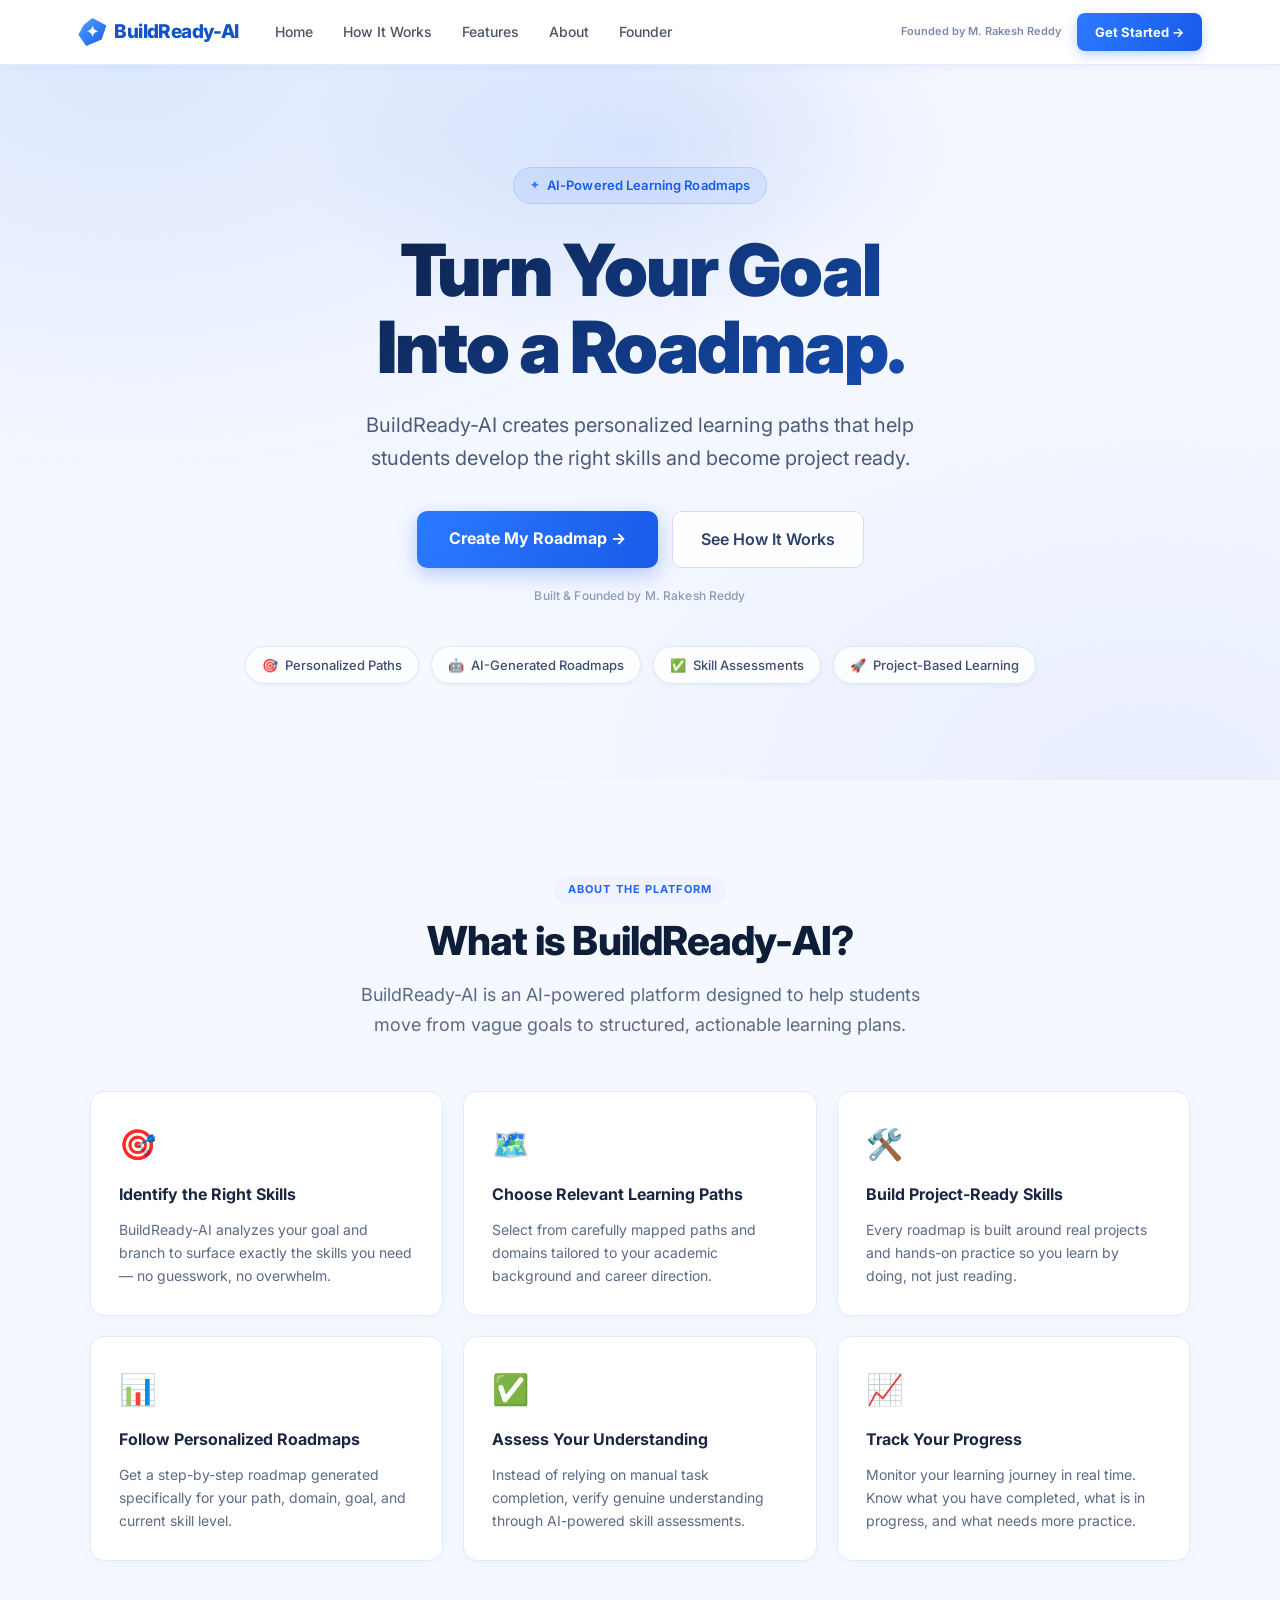
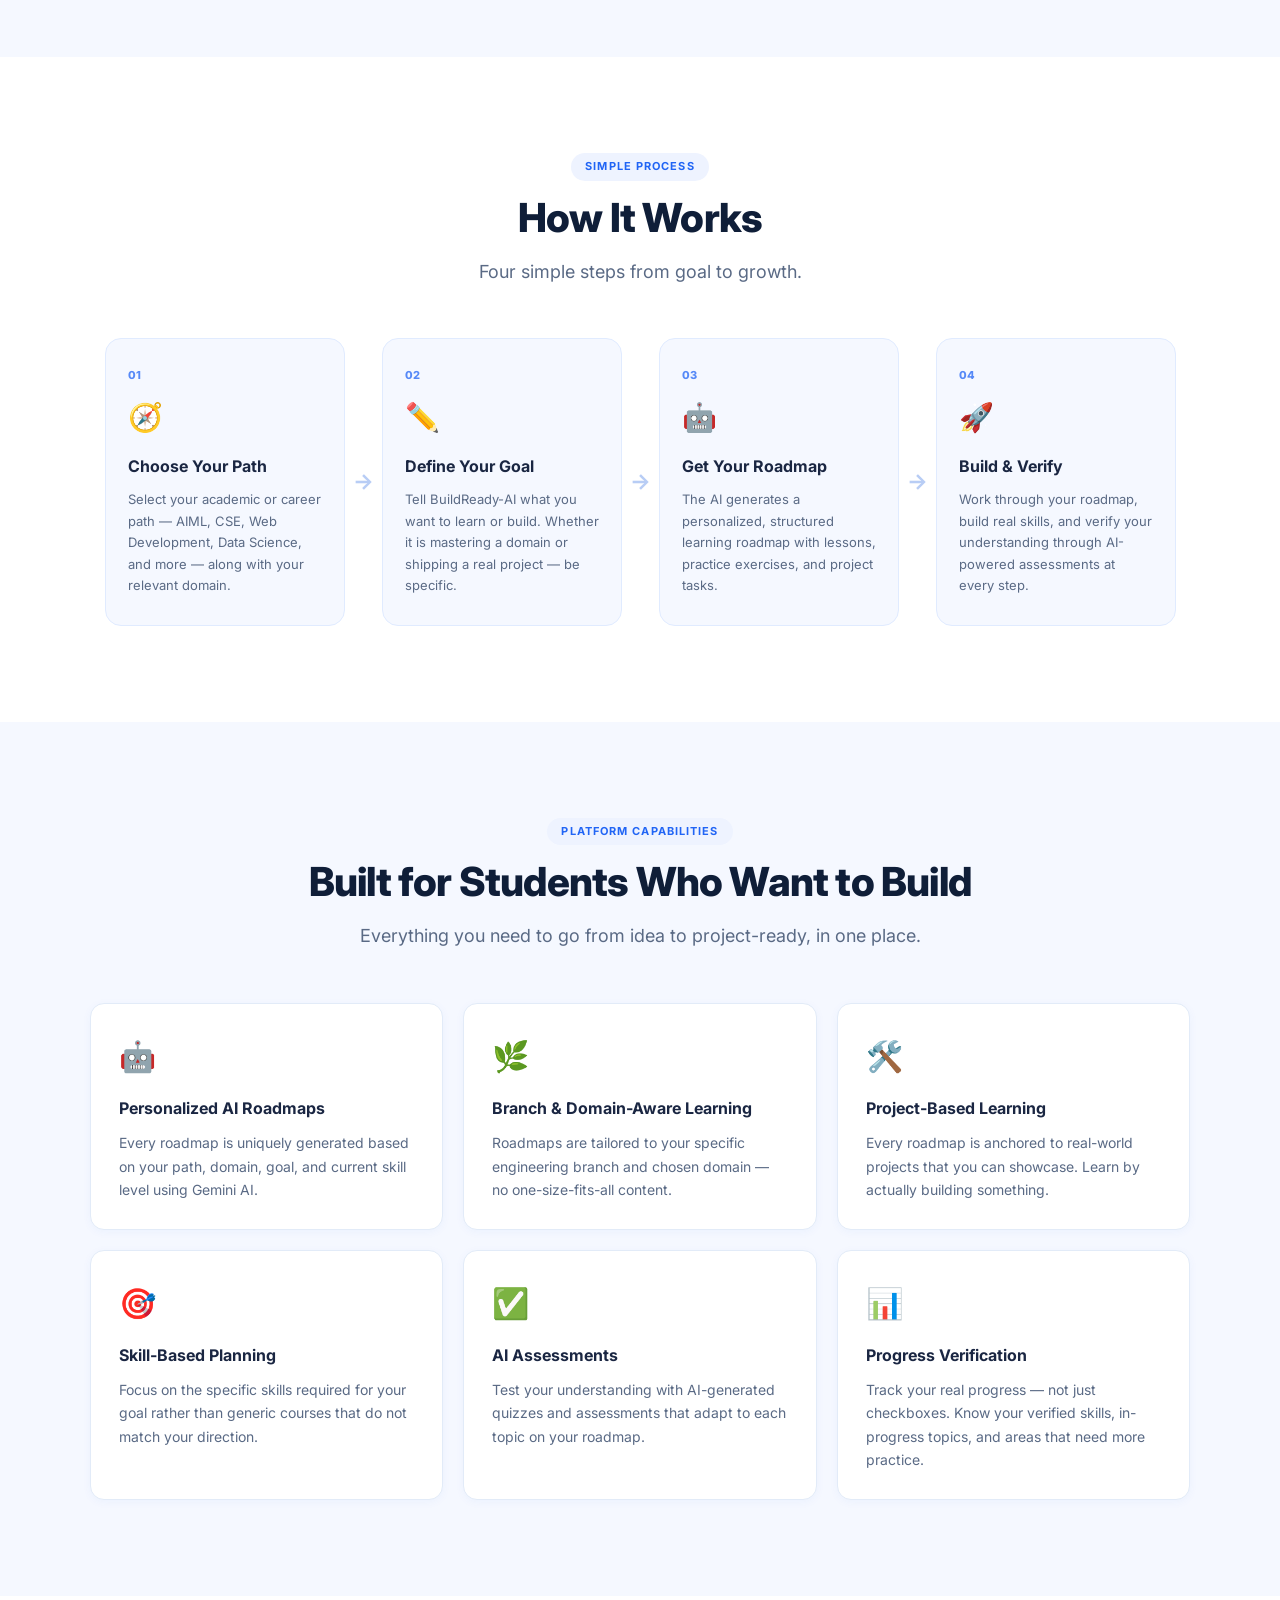
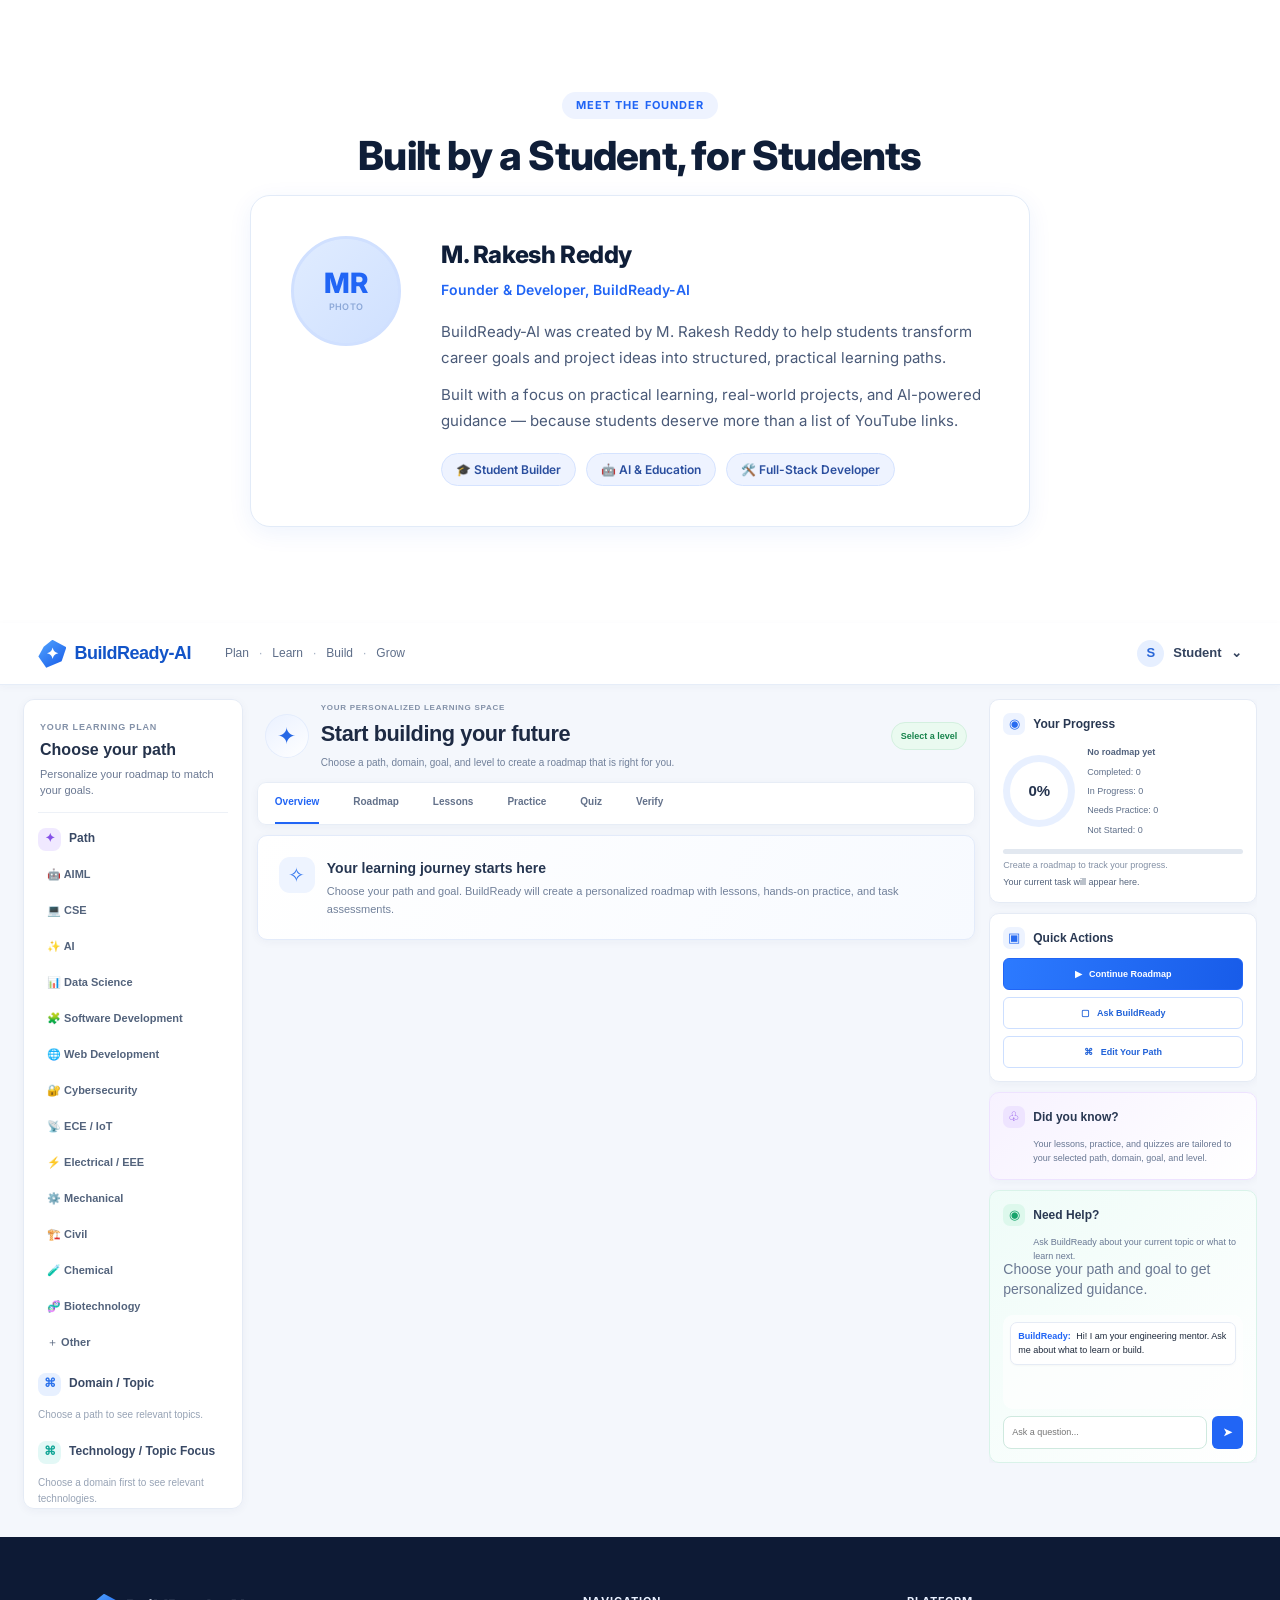
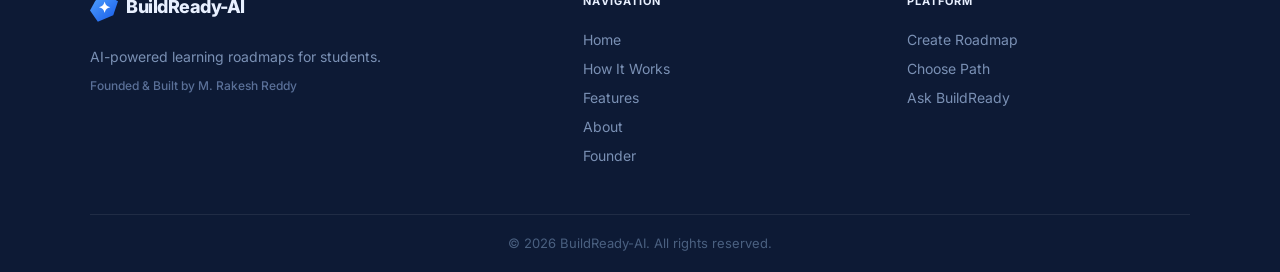
==== commit 7dddd05c: "fix(founder-dashboard): repair broken page scripts and remove hardcoded fallback key - config.js dec" ====
--- a/frontend/index.html
+++ b/frontend/index.html
@@ -6,6 +6,7 @@
     <meta name="theme-color" content="#f5f8ff">
     <meta name="description" content="BuildReady-AI creates personalized learning roadmaps that help students develop the right skills and become project ready. Founded by M. Rakesh Reddy.">
     <title>BuildReady-AI — Turn Your Goal Into a Roadmap</title>
+    <link rel="icon" href="data:,">
     <link rel="preconnect" href="https://fonts.googleapis.com">
     <link rel="preconnect" href="https://fonts.gstatic.com" crossorigin>
     <link href="https://fonts.googleapis.com/css2?family=Inter:wght@400;500;600;700;800;900&display=swap" rel="stylesheet">
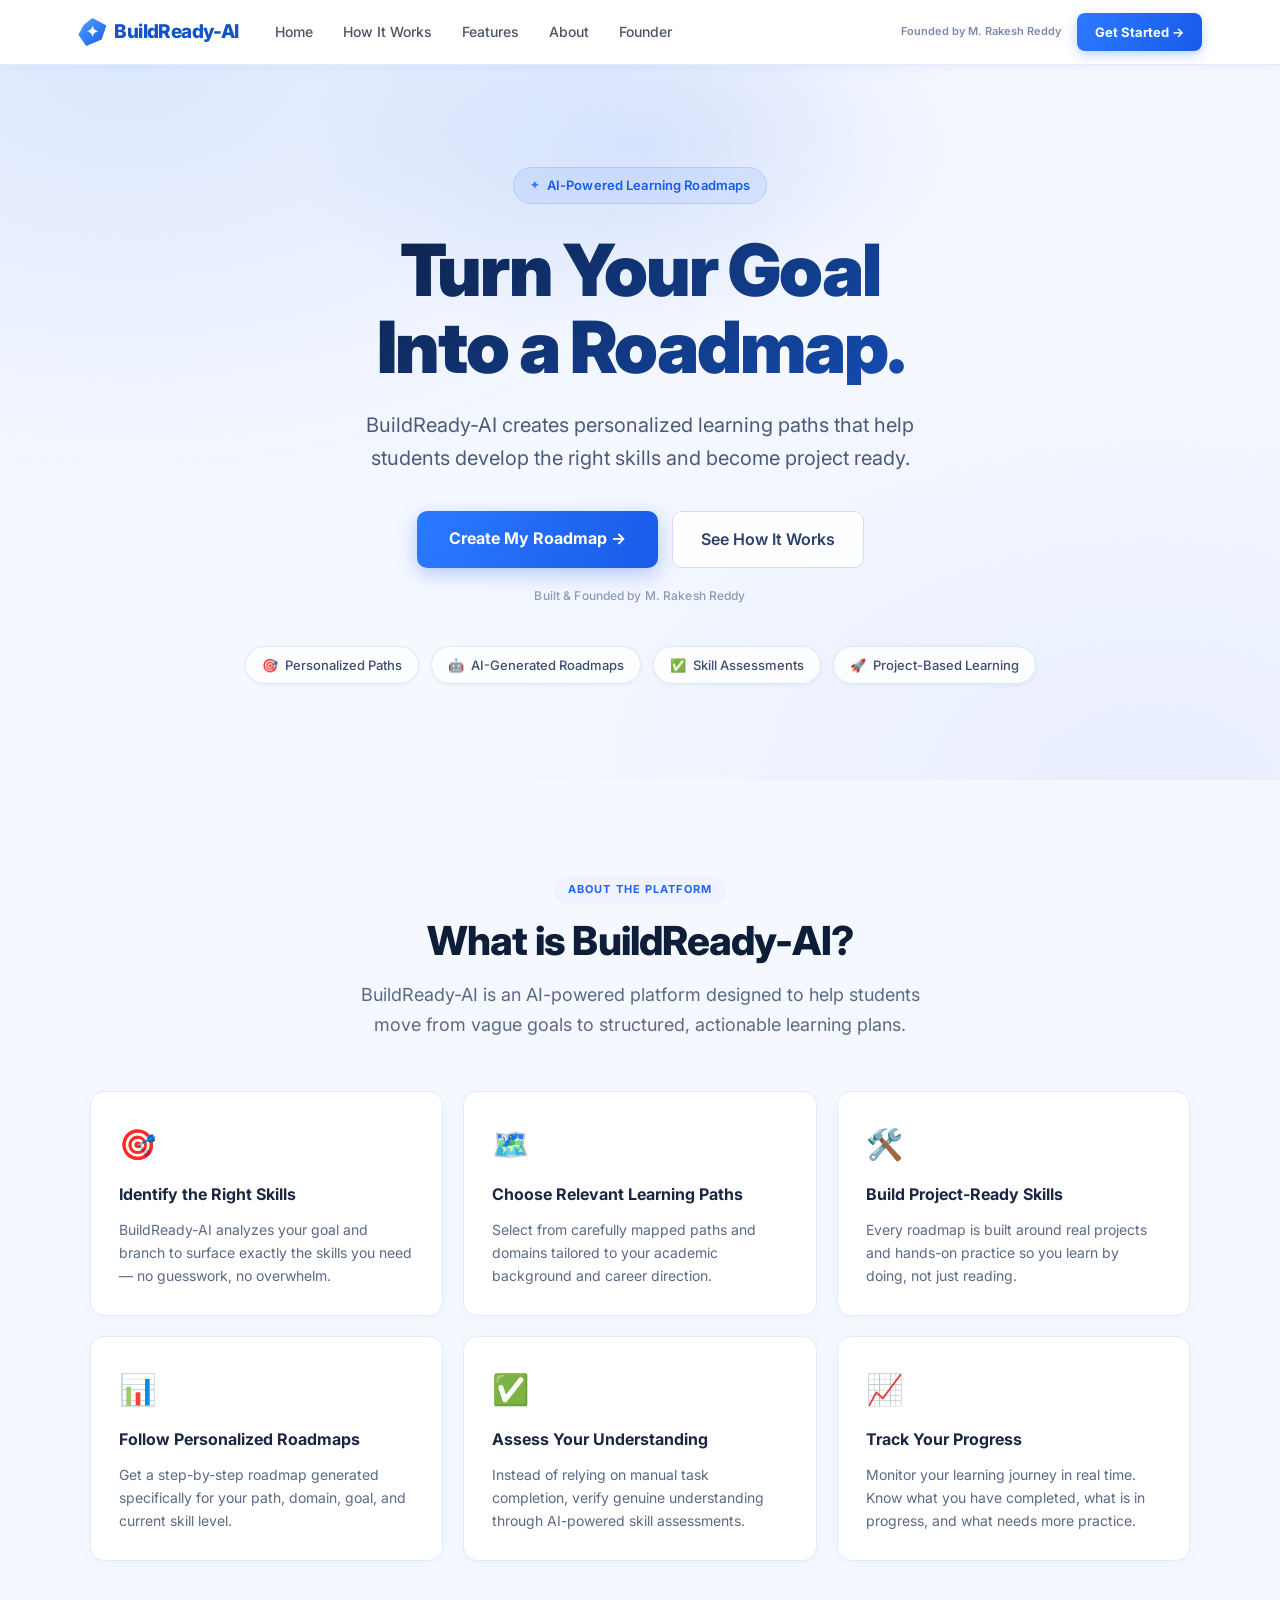
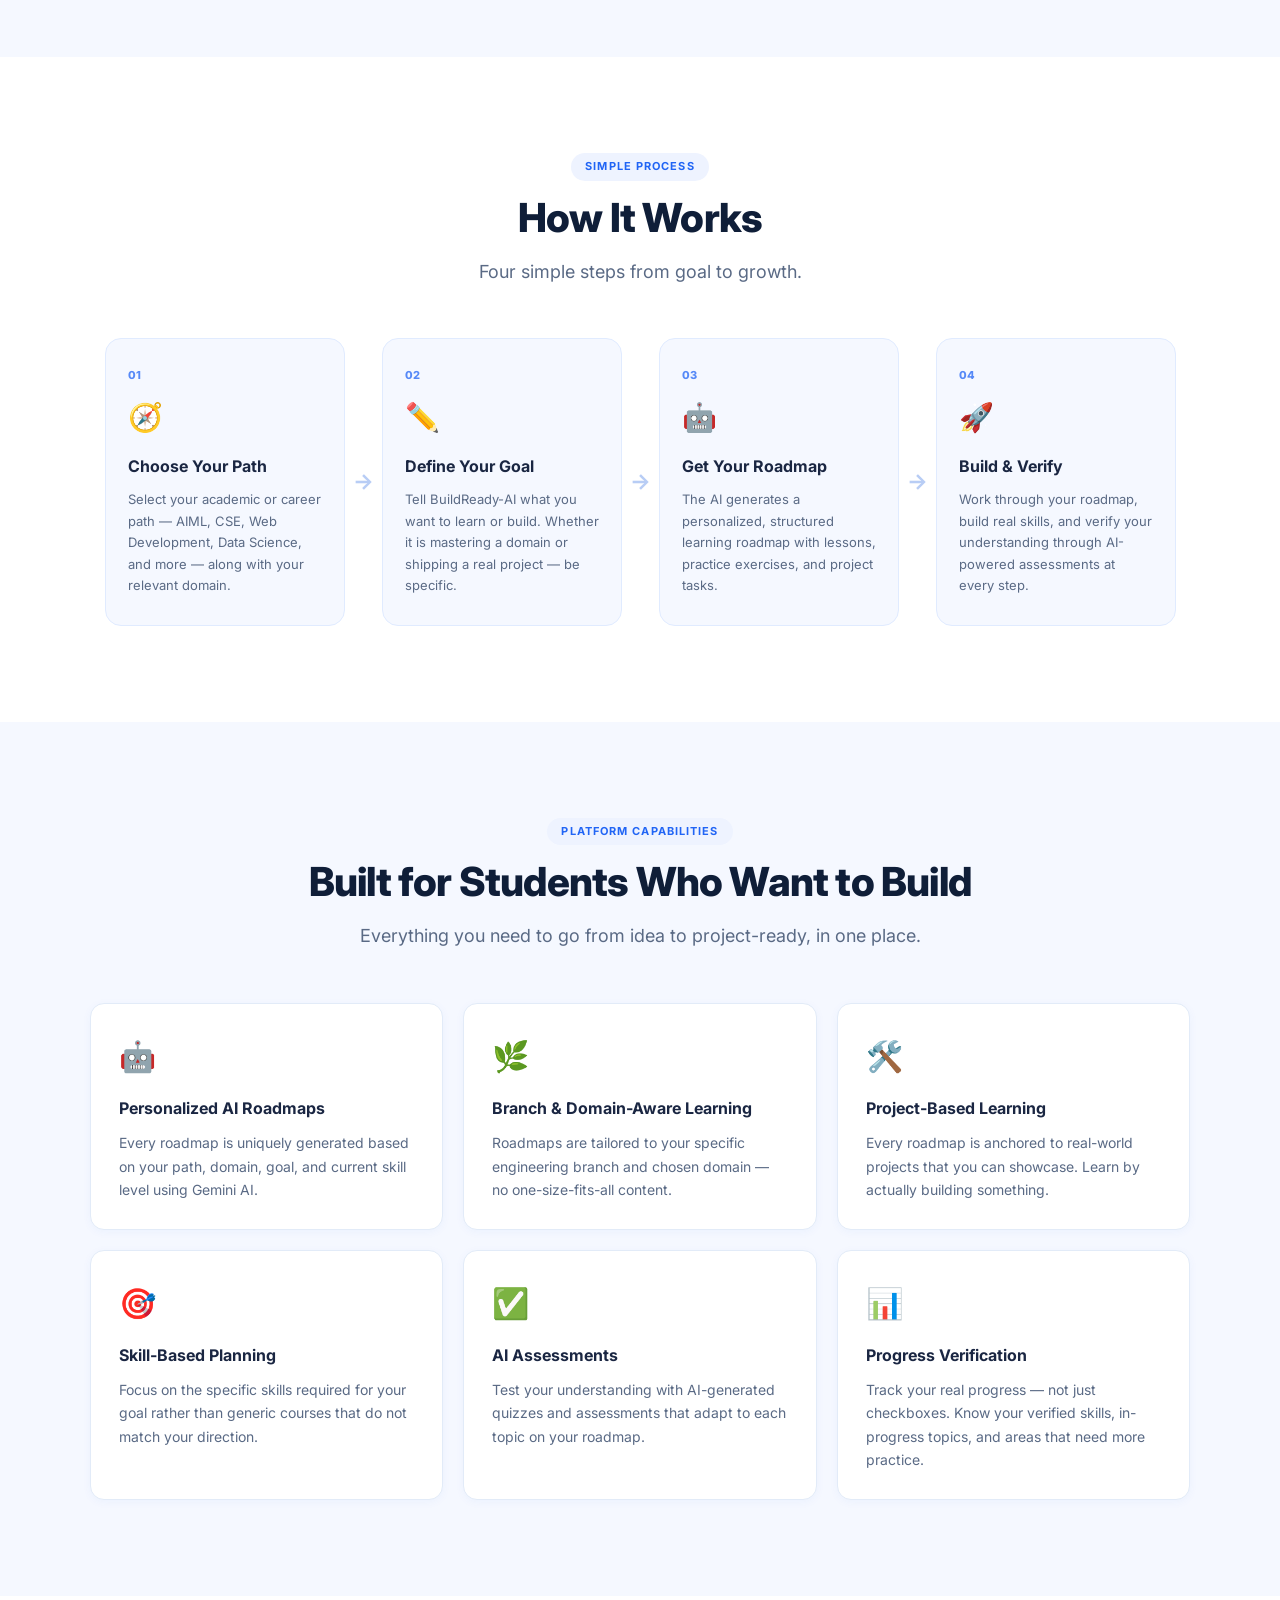
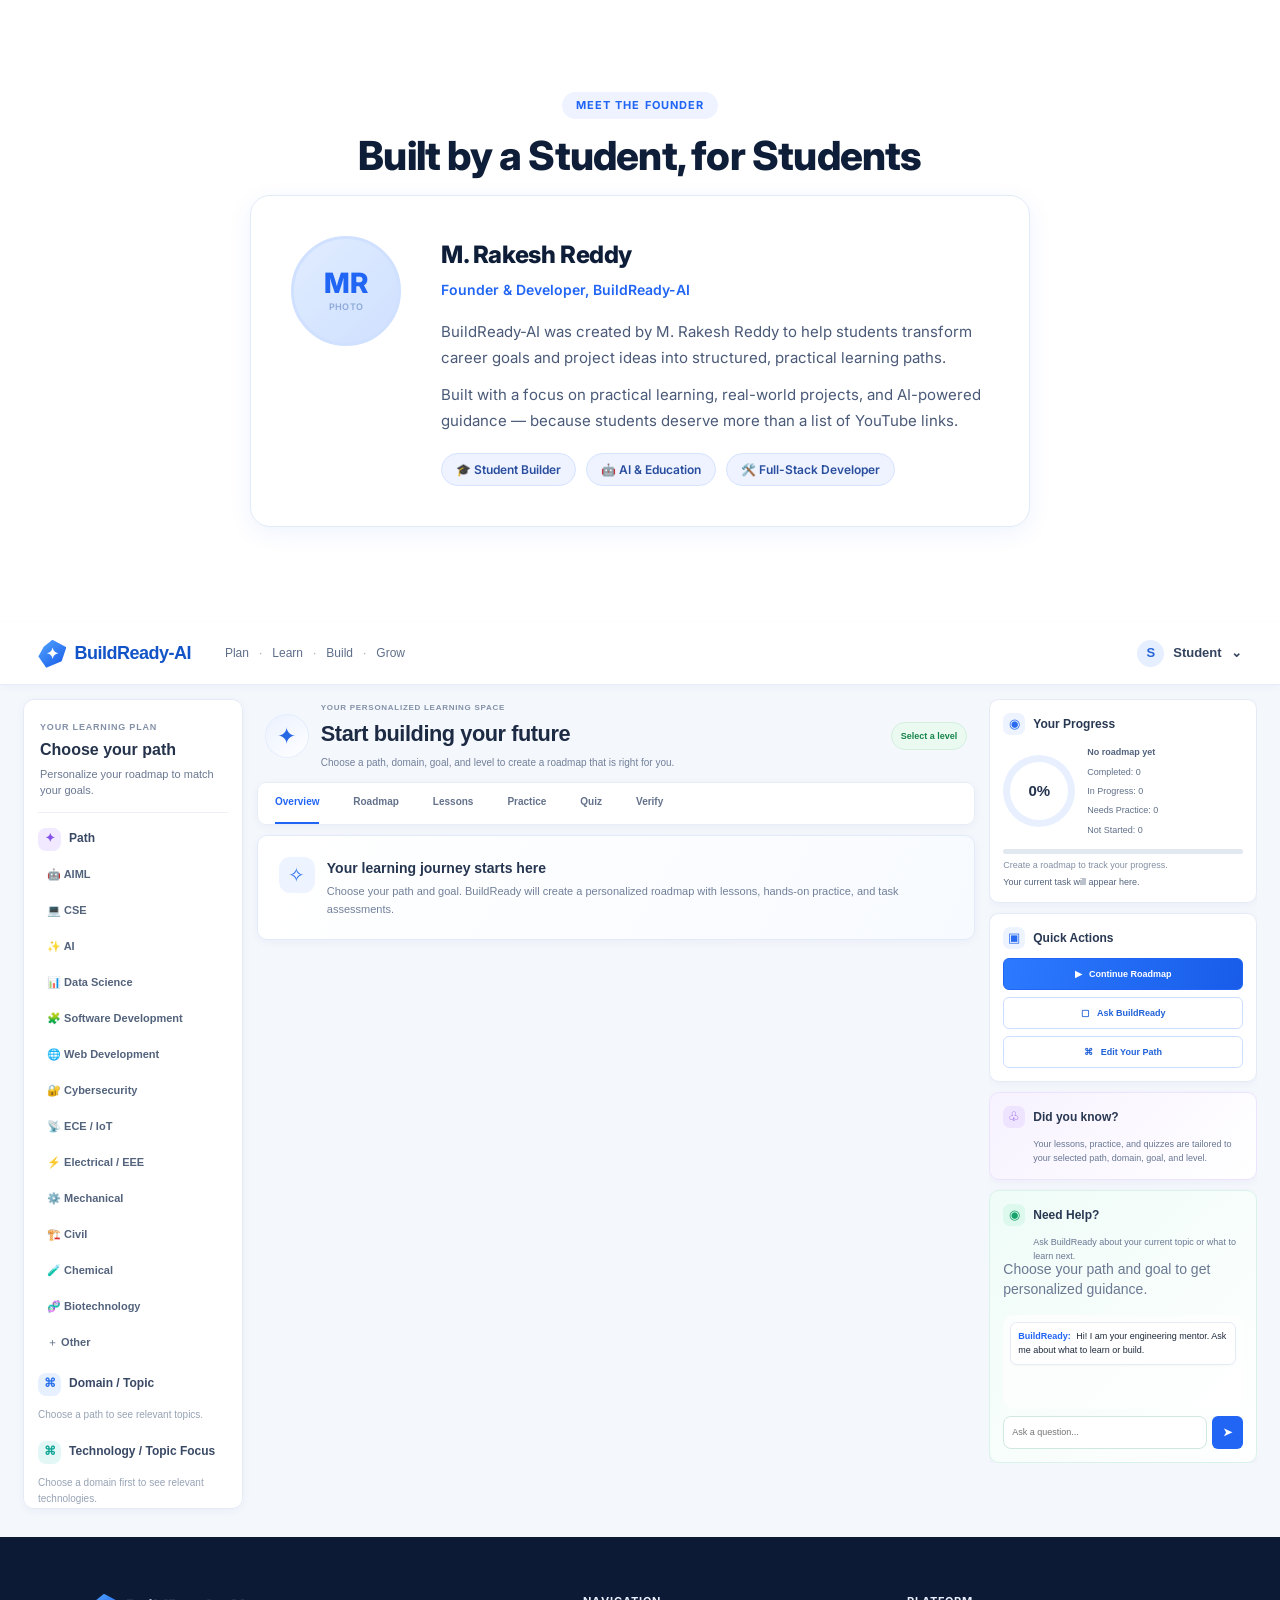
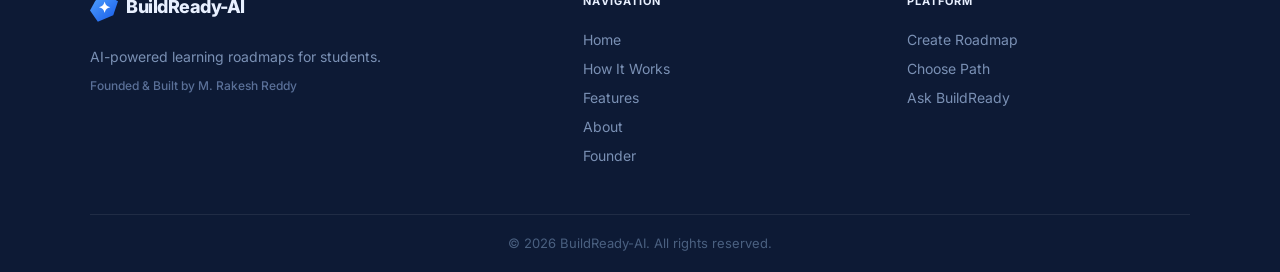
==== commit 133641e4: "fix(frontend): version asset URLs so browsers drop the cached broken config.js Co-Authored-By: Devin" ====
--- a/frontend/index.html
+++ b/frontend/index.html
@@ -10,7 +10,7 @@
     <link rel="preconnect" href="https://fonts.googleapis.com">
     <link rel="preconnect" href="https://fonts.gstatic.com" crossorigin>
     <link href="https://fonts.googleapis.com/css2?family=Inter:wght@400;500;600;700;800;900&display=swap" rel="stylesheet">
-    <link rel="stylesheet" href="style.css">
+    <link rel="stylesheet" href="style.css?v=20261006">
 </head>
 <body>
 
@@ -454,8 +454,8 @@
     </div>
 </footer>
 
-<script src="config.js"></script>
-<script src="script.js"></script>
+<script src="config.js?v=20261006"></script>
+<script src="script.js?v=20261006"></script>
 <script>
 // Mobile nav toggle — no dependency on script.js
 (function () {
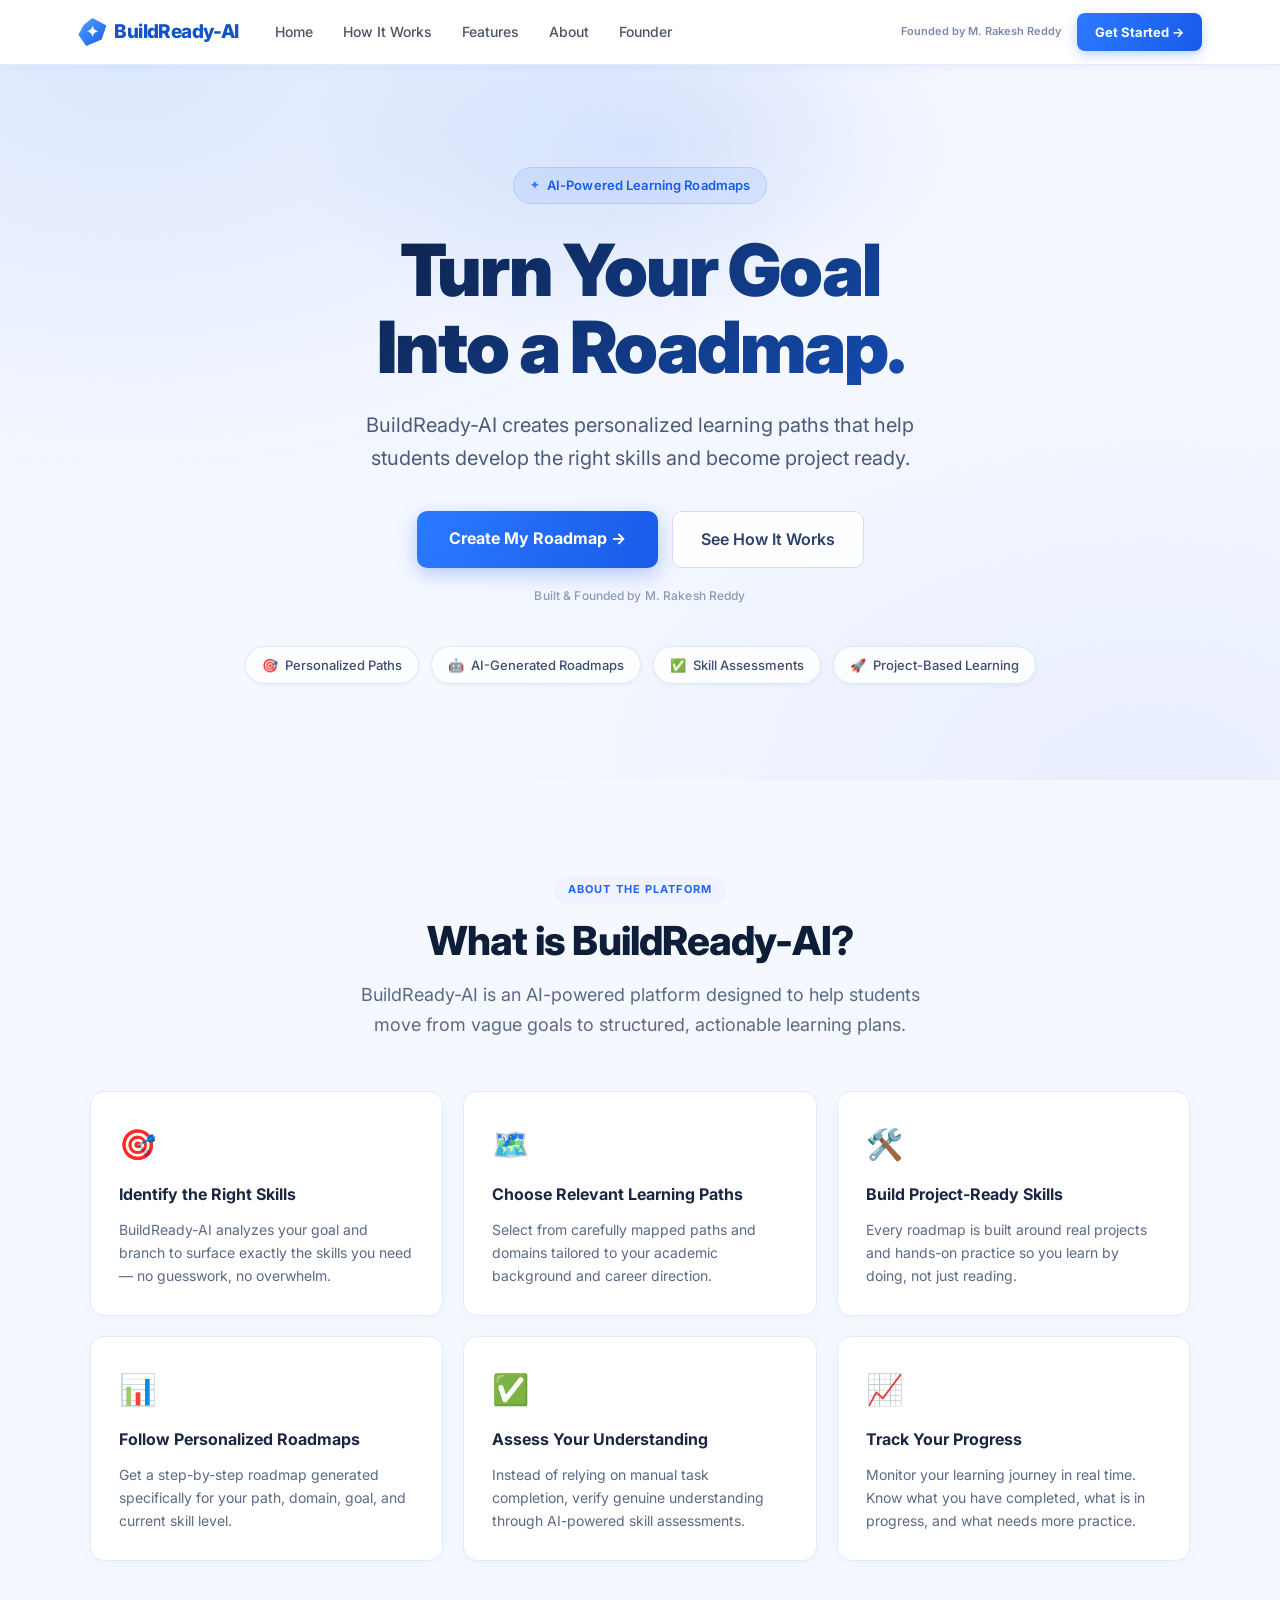
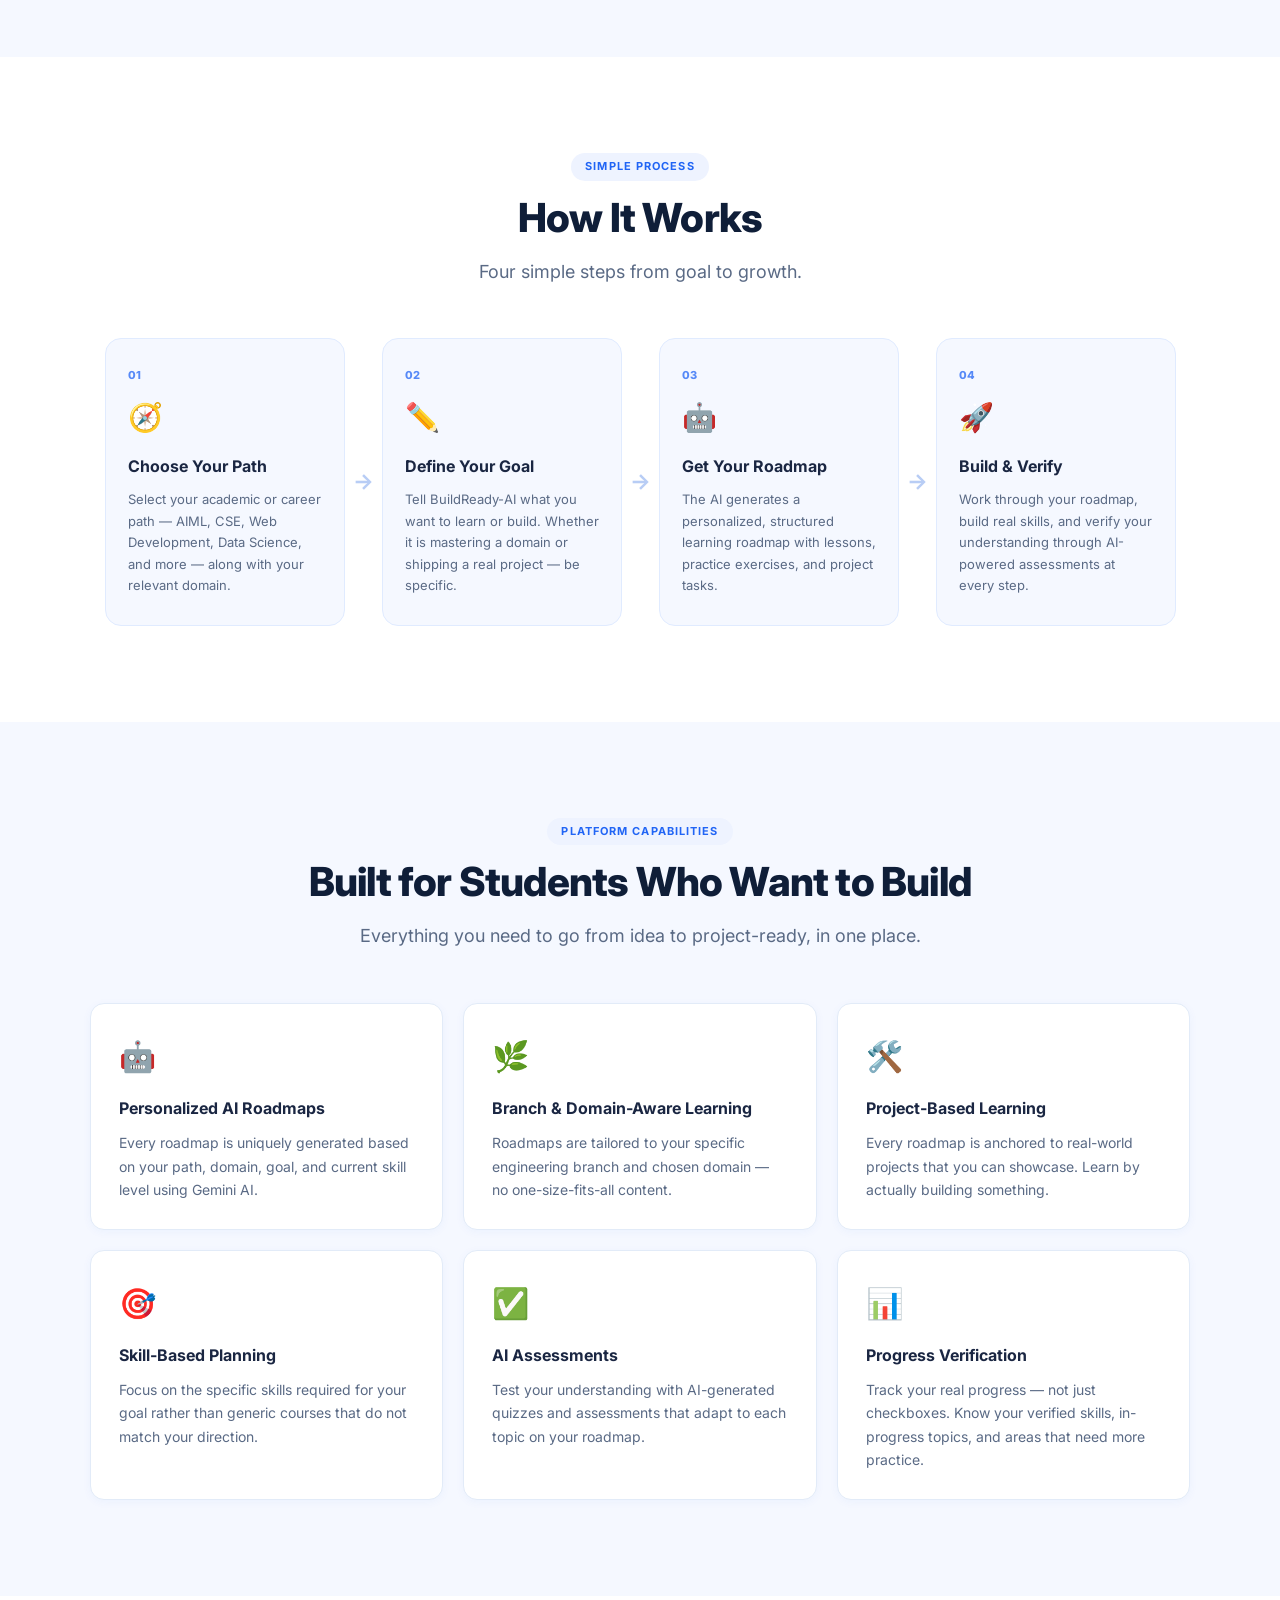
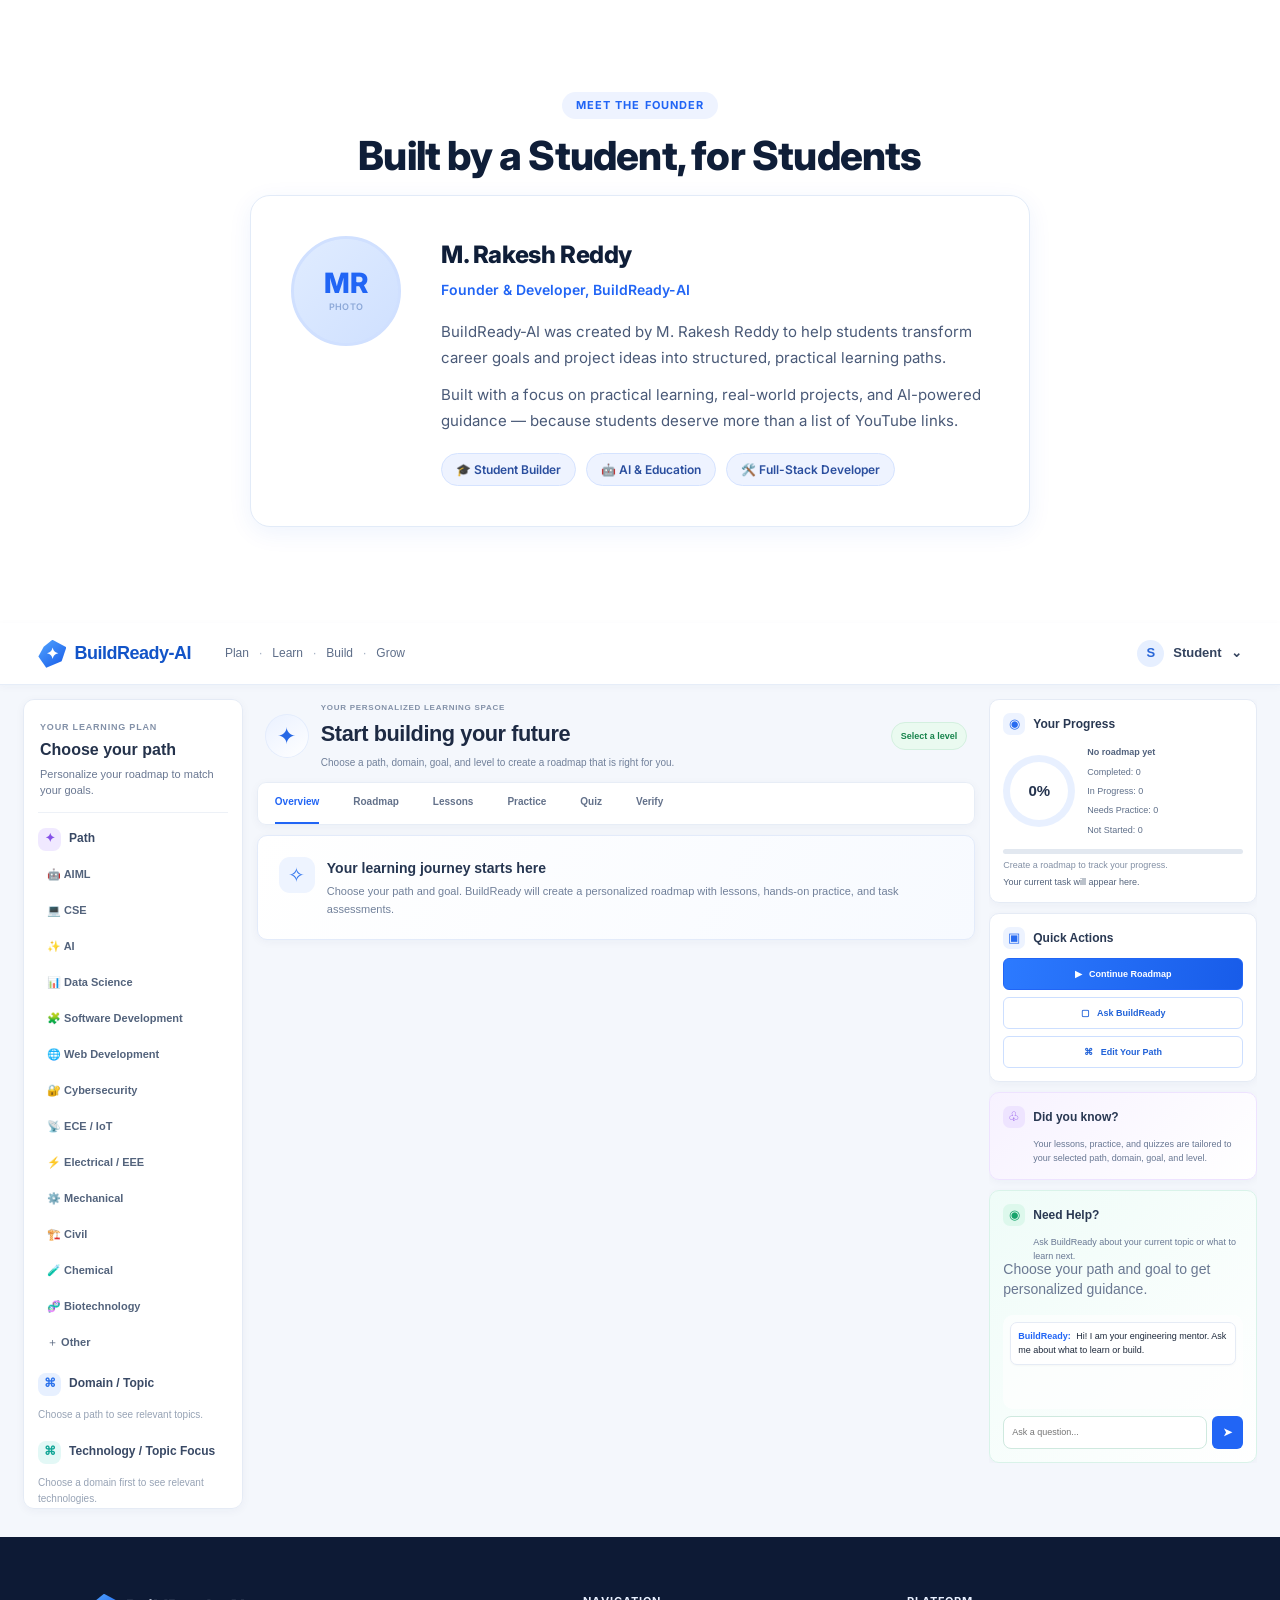
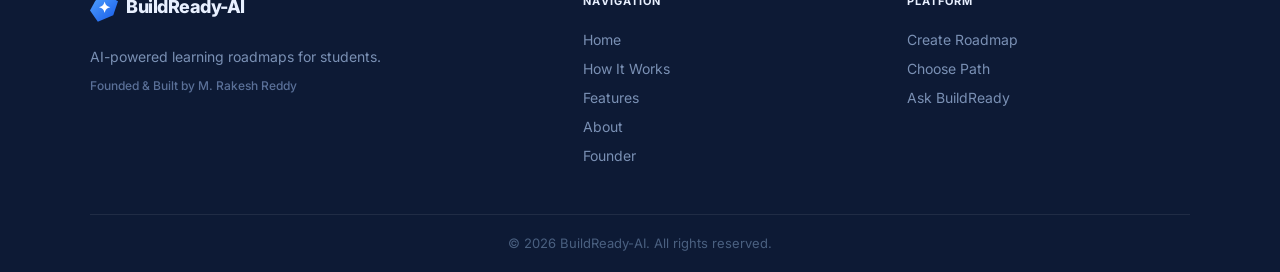
==== commit d446f584: "fix(founder-dashboard): load Render secret file, tolerate misnamed/pasted FOUNDER_SECRET_KEY, add no" ====
--- a/frontend/index.html
+++ b/frontend/index.html
@@ -10,7 +10,7 @@
     <link rel="preconnect" href="https://fonts.googleapis.com">
     <link rel="preconnect" href="https://fonts.gstatic.com" crossorigin>
     <link href="https://fonts.googleapis.com/css2?family=Inter:wght@400;500;600;700;800;900&display=swap" rel="stylesheet">
-    <link rel="stylesheet" href="style.css?v=20261006">
+    <link rel="stylesheet" href="style.css?v=20261006b">
 </head>
 <body>
 
@@ -454,8 +454,8 @@
     </div>
 </footer>
 
-<script src="config.js?v=20261006"></script>
-<script src="script.js?v=20261006"></script>
+<script src="config.js?v=20261006b"></script>
+<script src="script.js?v=20261006b"></script>
 <script>
 // Mobile nav toggle — no dependency on script.js
 (function () {
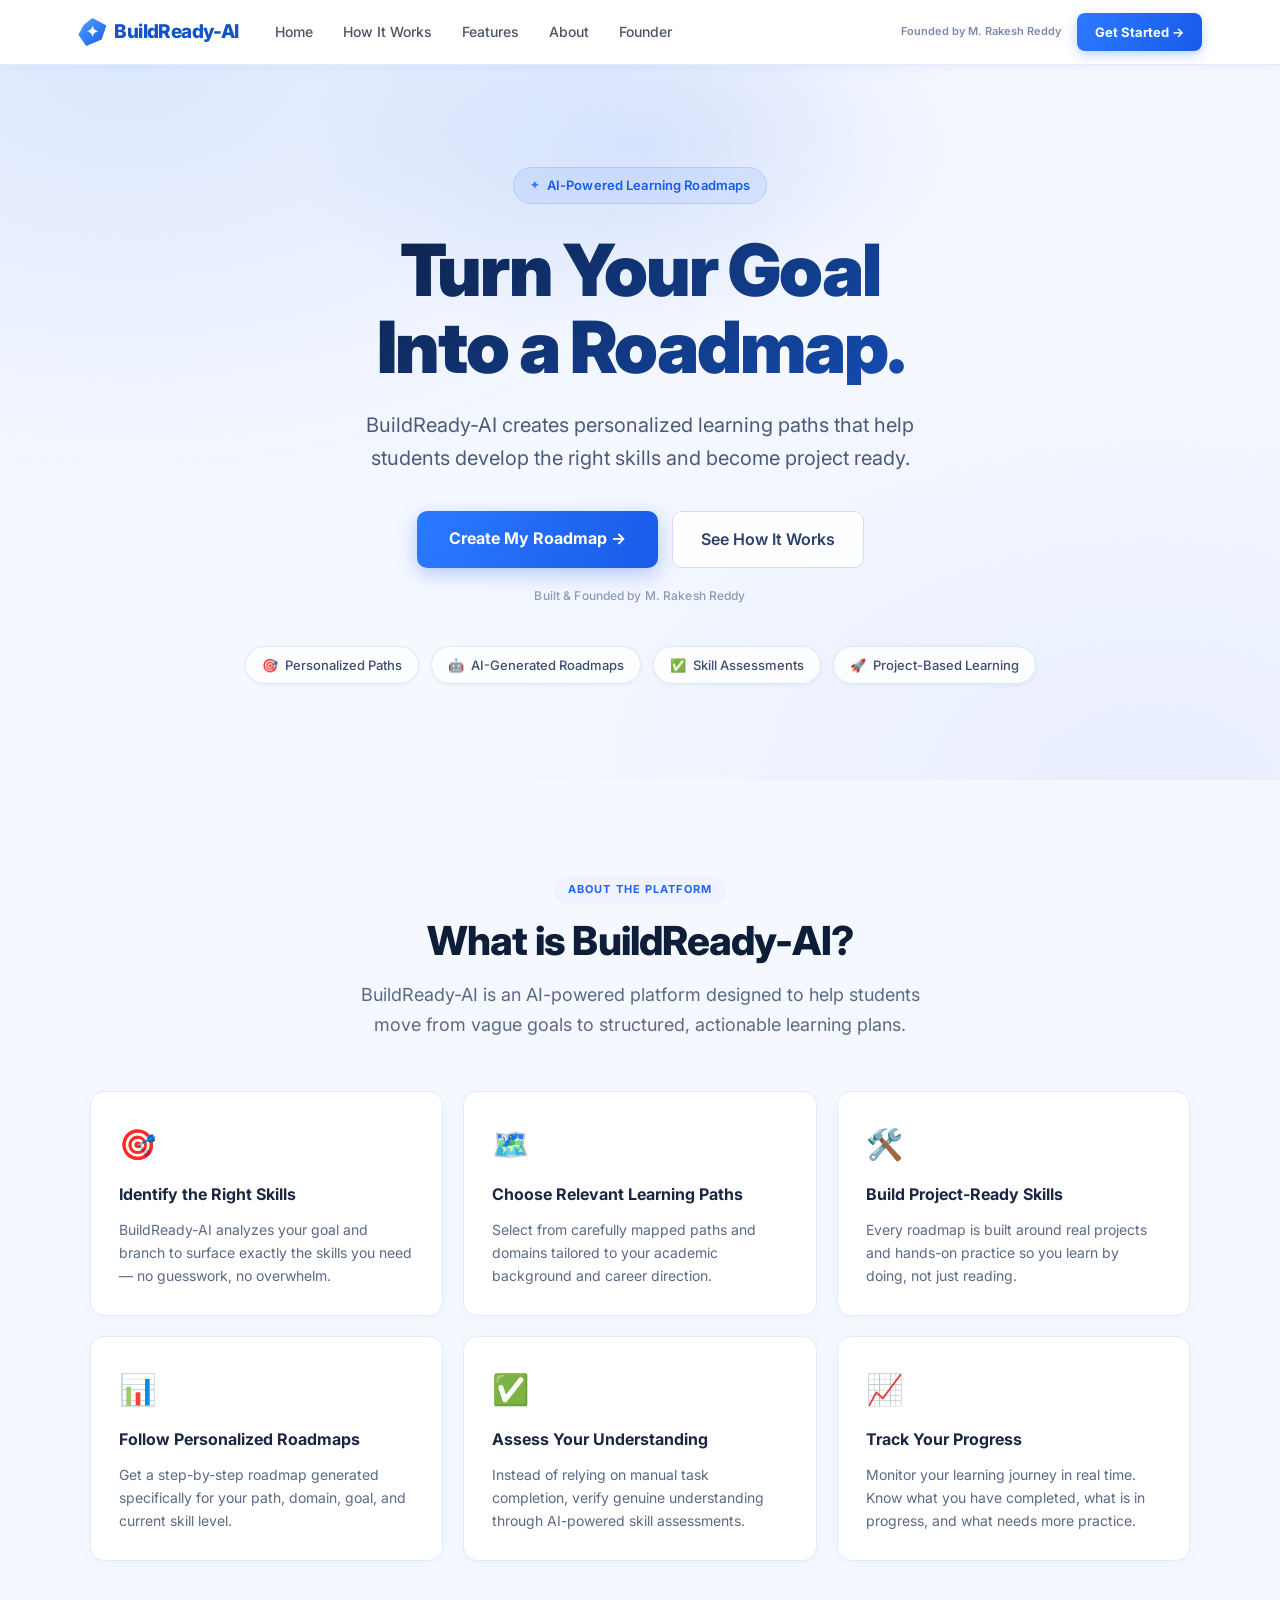
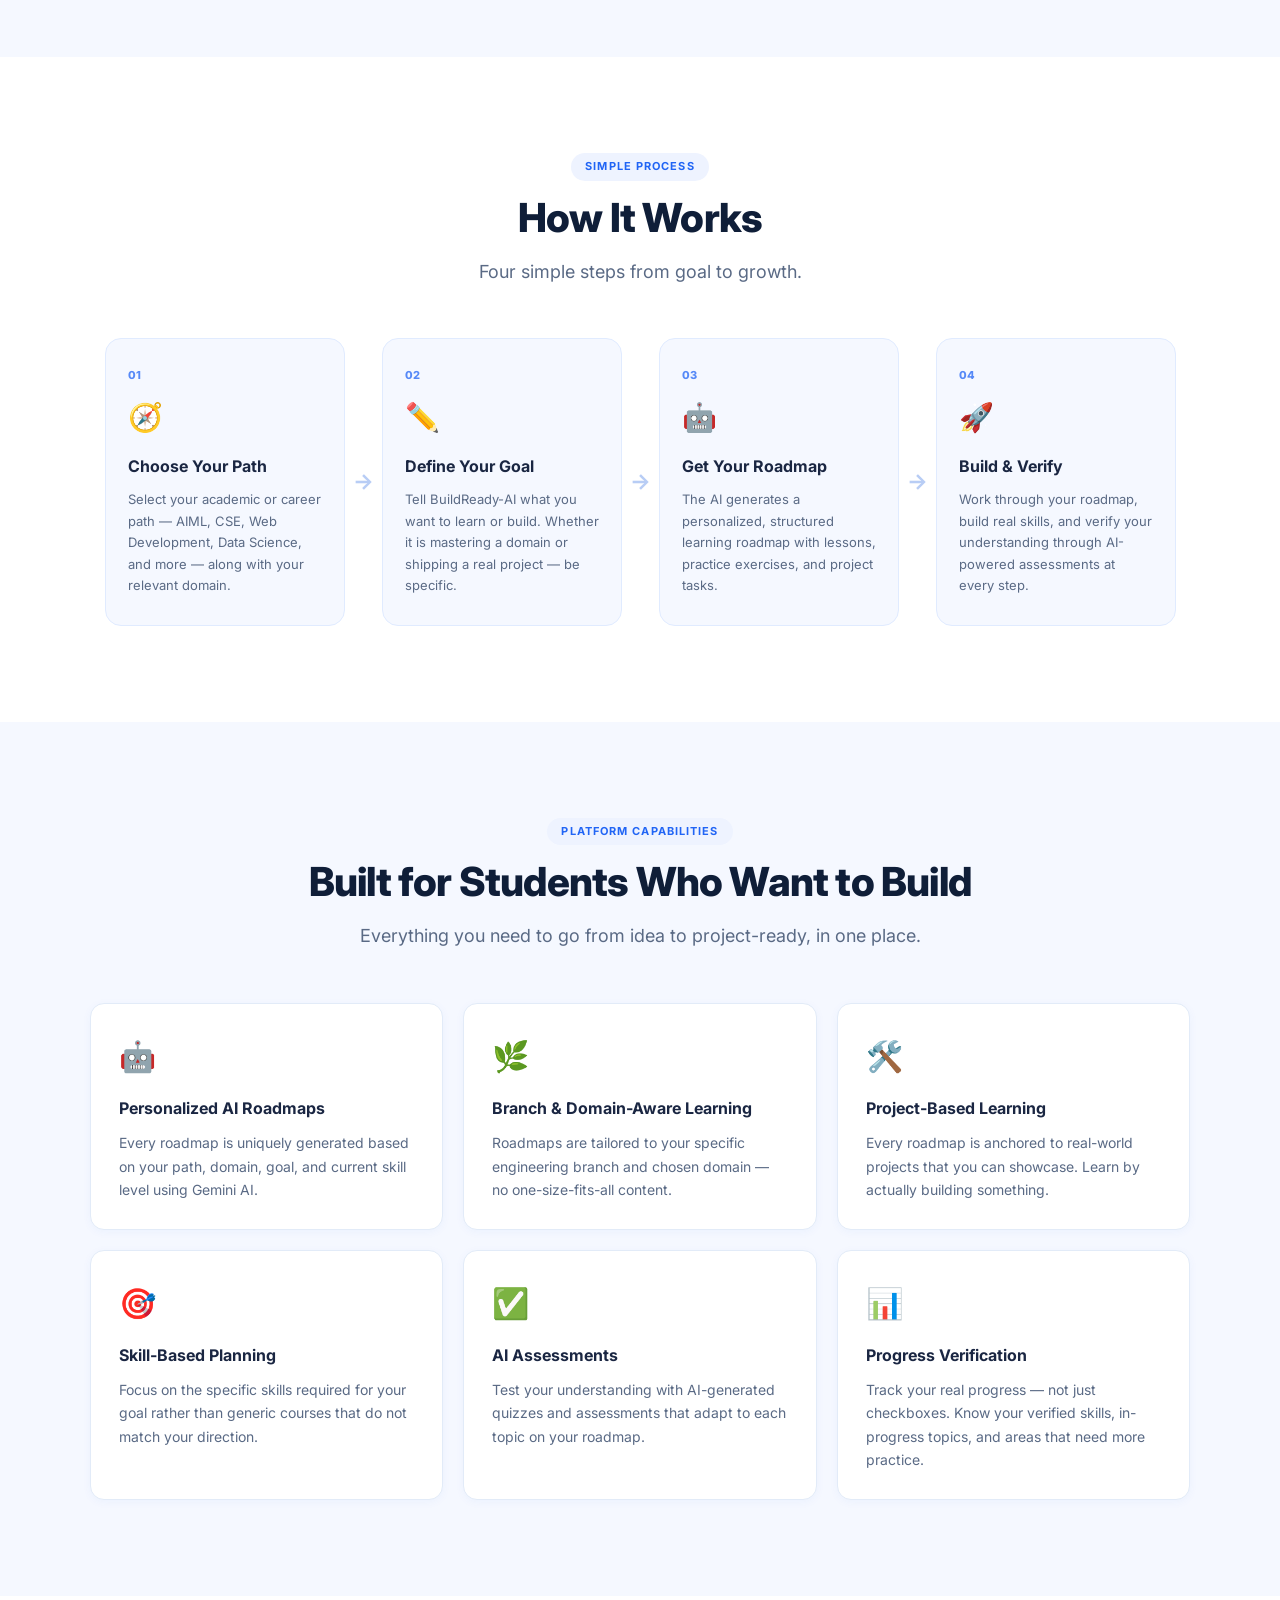
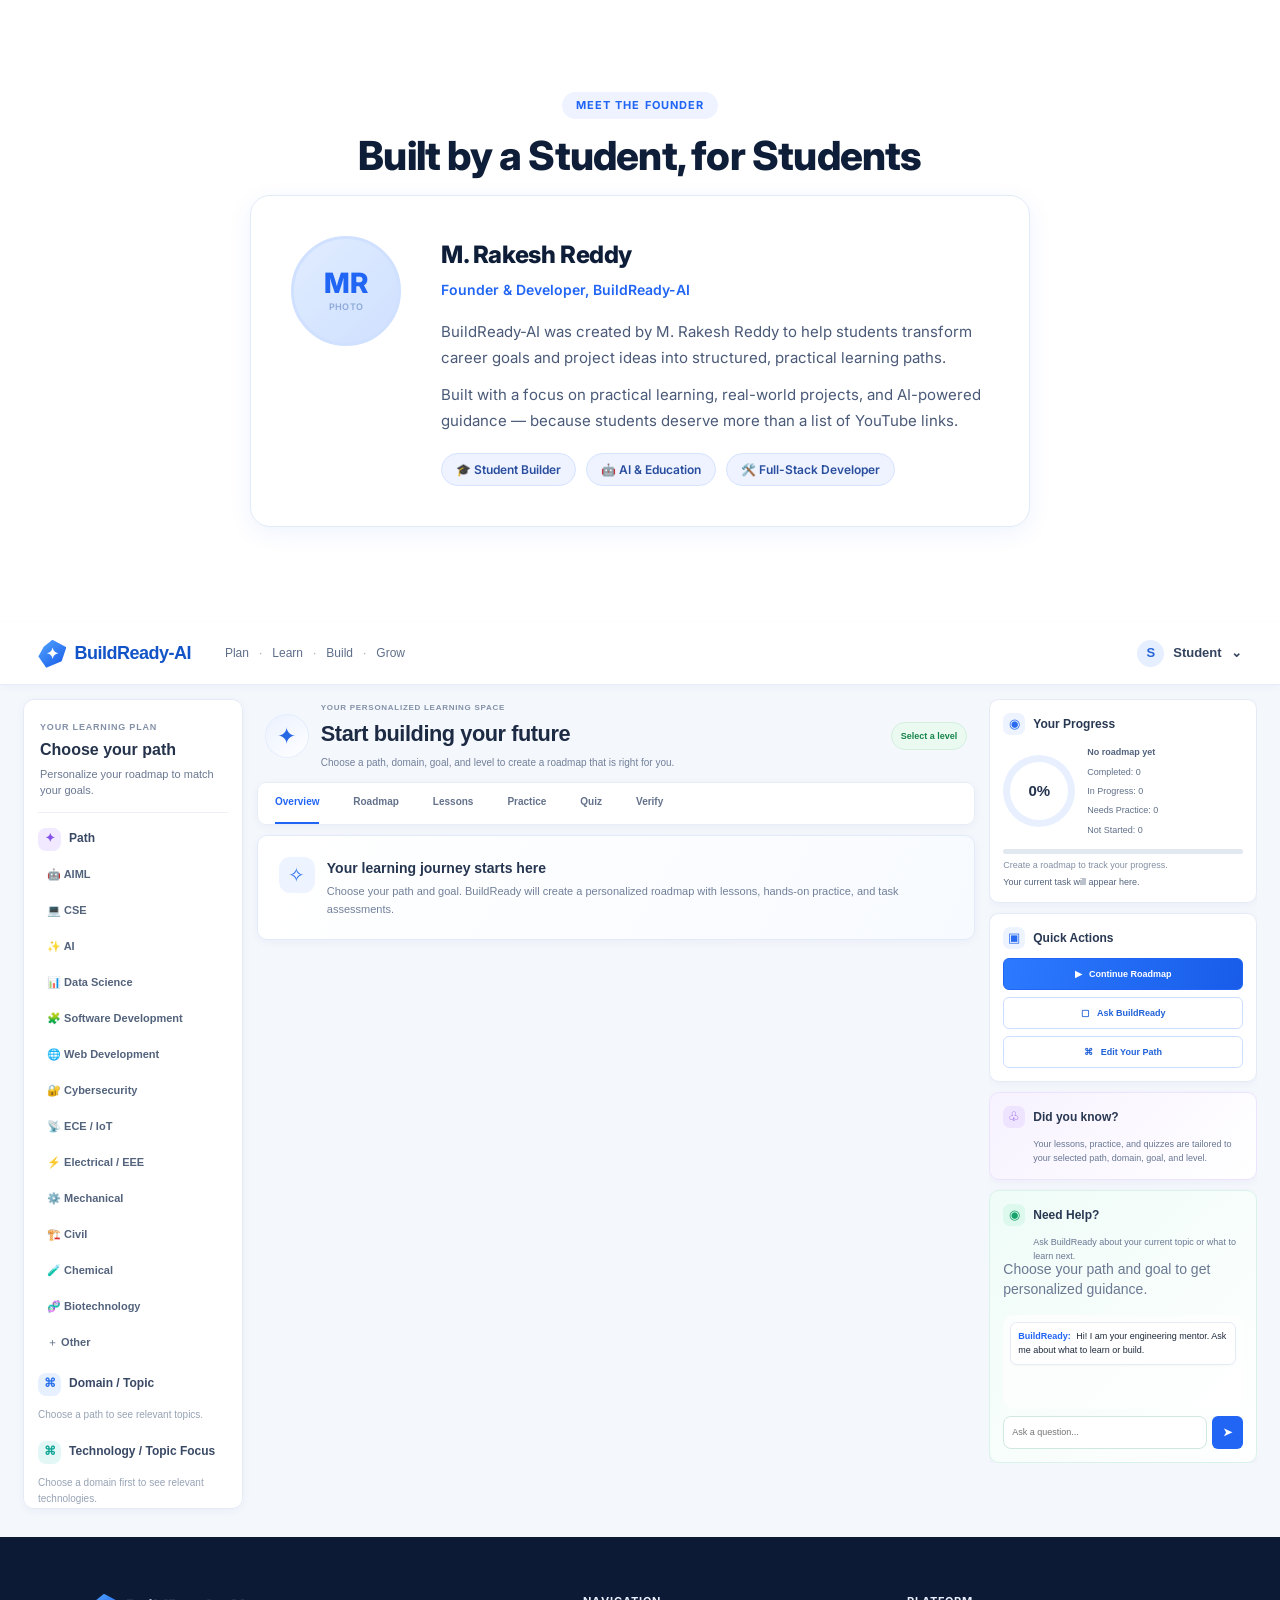
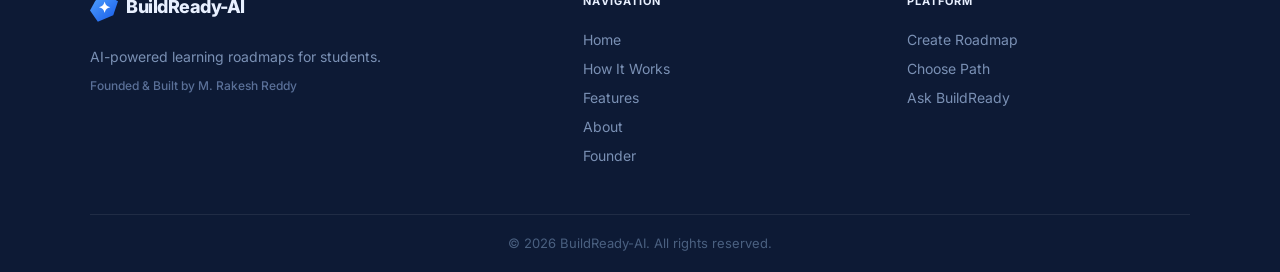
==== commit dde1d7c6: "fix(founder-dashboard): correct period filtering (instant-based cutoffs, viewer-local Today, filtere" ====
--- a/frontend/index.html
+++ b/frontend/index.html
@@ -10,7 +10,7 @@
     <link rel="preconnect" href="https://fonts.googleapis.com">
     <link rel="preconnect" href="https://fonts.gstatic.com" crossorigin>
     <link href="https://fonts.googleapis.com/css2?family=Inter:wght@400;500;600;700;800;900&display=swap" rel="stylesheet">
-    <link rel="stylesheet" href="style.css?v=20261006b">
+    <link rel="stylesheet" href="style.css?v=20261006c">
 </head>
 <body>
 
@@ -454,8 +454,8 @@
     </div>
 </footer>
 
-<script src="config.js?v=20261006b"></script>
-<script src="script.js?v=20261006b"></script>
+<script src="config.js?v=20261006c"></script>
+<script src="script.js?v=20261006c"></script>
 <script>
 // Mobile nav toggle — no dependency on script.js
 (function () {
